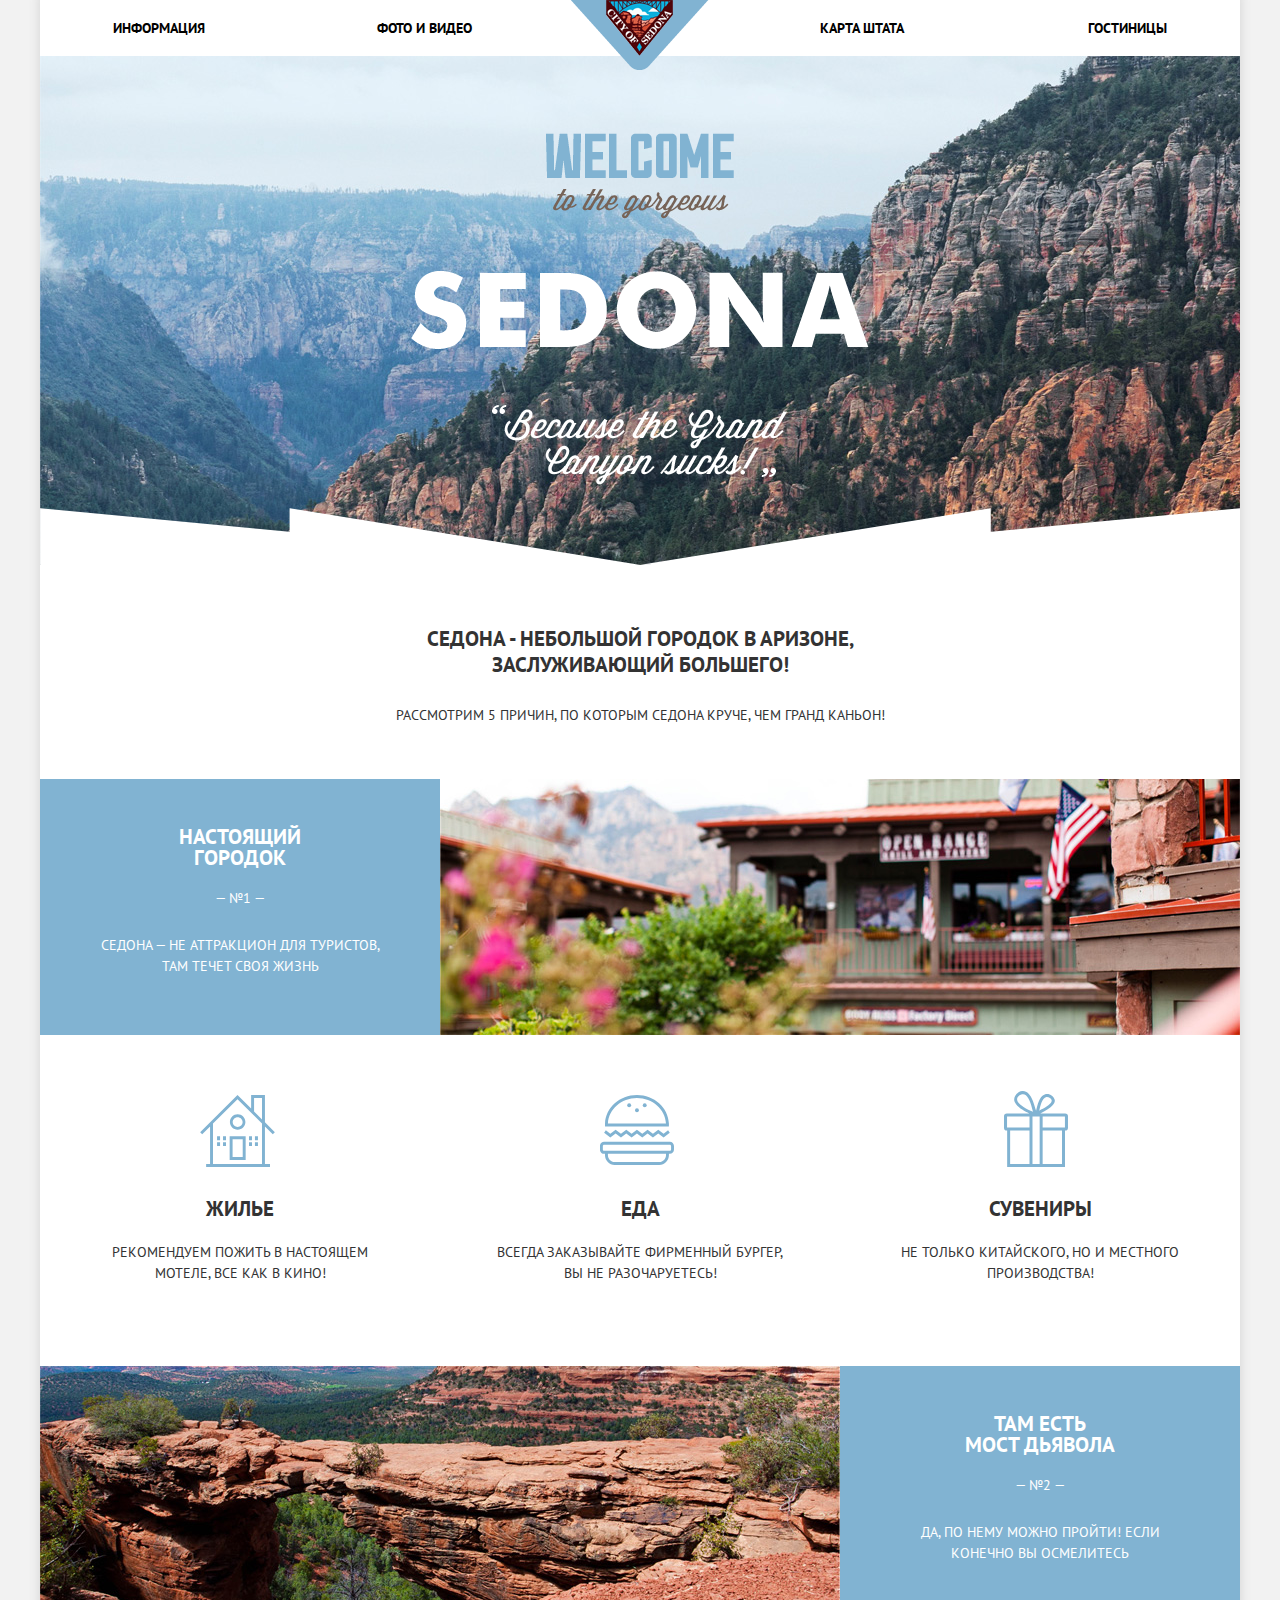
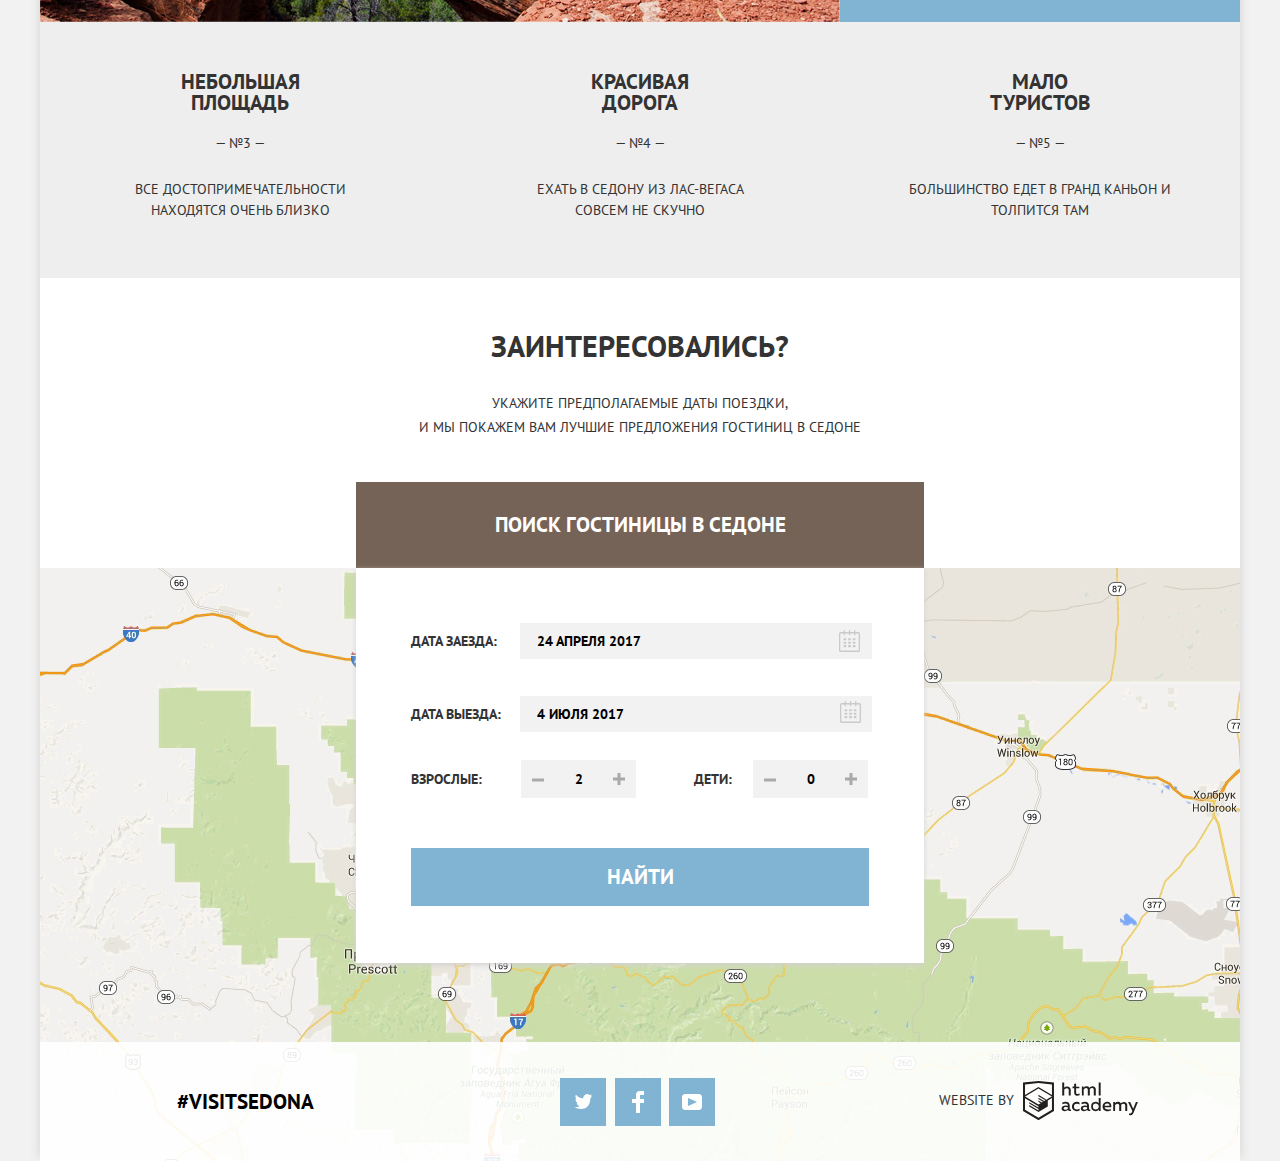
==== index.html @ 070da652 "добавил курсор,меню на ширину" ====
<!DOCTYPE html>
<html lang="ru">

  <head>
    <meta charset="utf-8">
    <title>HTML Academy: Седона</title>
    <link href="https://fonts.googleapis.com/css?family=PT+Sans:400,700&amp;subset=cyrillic" rel="stylesheet">
    <link href="css/normalize.css" rel="stylesheet">
    <link href="css/style.css" rel="stylesheet">
  </head>

  <body>
    <div class="main-wrapper">
      <header class="main-header">
        <nav class="main-navigation">
          <a class="main-header-logo">
            <span class="visually-hidden">Логотип города Седона</span>
            <img src="img/logo.png" width="138" height="70" alt="Логотип города Sedona">
          </a>
          <ul class="site-navigation">
            <li><a href="info.html">Информация</a></li>
            <li><a href="photo-video.html">Фото и видео</a></li>
            <li><a href="map-state.html">Карта штата</a></li>
            <li><a href="hotels.html">Гостиницы</a></li>
          </ul>
        </nav>
        <div class="promo">
          <img class="promo-title" src="img/promo-text.png" width="458" height="352" alt="welcome to the georgeous because the grand canyon sucks">
        </div>
      </header>
      <main class="main-content">
        <h1 class="visually-hidden">Город Sedona</h1>
        <header class="definition">
          <p class="definition-title">Седона - небольшой городок в аризоне, заслуживающий большего!</p>
          <p class="definition-reason">
          Рассмотрим 5 причин, по которым Седона круче, чем гранд каньон!</p>
        </header>
        <div class="reason">
          <div class="reason-wrapper">
            <b>Настоящий городок</b>
            <p class="reason-item">— №1 —</p>
            <p class="reason-item">Седона — не аттракцион для туристов, там течет своя жизнь</p>
          </div>
          <img src="img/first-reason-image.jpg" alt="Жилье в Седоне" width="800" height="256">
        </div>
        <div class="features">
          <ul class="features-list">
            <li class="features-item">
              <b class="housing">Жилье</b>
              <p>Рекомендуем пожить в настоящем мотеле, все как в кино!</p>
            </li>
            <li class="features-item">
              <b class="food">Еда</b>
              <p>Всегда заказывайте фирменный бургер, Вы не разочаруетесь!</p>
            </li>
            <li class="features-item">
              <b class="souvenirs">Сувениры</b>
              <p>Не только китайского, но и местного производства!</p>
            </li>
          </ul>
        </div>
        <div class="reason bridge">
          <div class="reason-wrapper">
            <b><span>Там есть</span> мост дьявола</b>
            <p class="reason-item">— №2 —</p>
            <p class="reason-item">Да, по нему можно пройти! Если конечно вы осмелитесь</p>
          </div>
          <img src="img/second-reason-image.jpg" alt="Горы Седоны" width="800" height="256">
        </div>
        <div class="short-reasons">
          <ul class="short-reasons-list">
            <li class="short-reasons-item">
              <b>Небольшая площадь</b>
              <p>— №3 —</p>
              <p>все достопримечательности находятся очень близко</p>
            </li>
            <li class="short-reasons-item">
              <b>Красивая дорога</b>
              <p>— №4 —</p>
              <p>ехать в седону из лас-вегаса совсем не скучно</p>
            </li>
            <li class="short-reasons-item">
              <b>Мало туристов</b>
              <p>— №5 —</p>
              <p>большинство едет в гранд каньон и толпится там</p>
            </li>
          </ul>
        </div>
        <section class="proposal">
          <div class="proposal-conditions">
            <h2>Заинтересовались?</h2>
            <p><span>Укажите предполагаемые даты поездки,</span>и мы покажем вам лучшие предложения гостиниц в седоне</p>
            <button class="proposal-button" type="button">Поиск гостиницы в Седоне</button>
          </div>
          <div class="trip">
            <form method="get" action="https://echo.htmlacademy.ru">
              <p class="check">
                <label class="trip-title" for="check-in">Дата заезда:</label>
                <button type="button" class="icon-calendar-in">
                  <span class="visually-hidden">выбрать дату</span>
                  <svg xmlns="http://www.w3.org/2000/svg" width="21" height="22" viewBox="0 0 21 22"><path d="M19.251 2.025h-2.845V.648c0-.381-.294-.689-.656-.689-.363 0-.656.308-.656.689v1.377h-3.938V.648c0-.381-.294-.689-.655-.689-.363 0-.657.308-.657.689v1.377H5.906V.648c0-.381-.294-.689-.656-.689-.363 0-.657.308-.657.689v1.377H1.75C.784 2.025 0 2.847 0 3.862v16.302C0 21.179.784 22 1.75 22h17.501c.966 0 1.749-.821 1.749-1.836V3.862c0-1.015-.783-1.837-1.749-1.837zm.437 18.139a.448.448 0 0 1-.437.459H1.75a.45.45 0 0 1-.438-.459V3.862a.45.45 0 0 1 .438-.459h2.844v1.378c0 .381.294.689.657.689.362 0 .656-.308.656-.689V3.403h3.938v1.378c0 .381.294.689.657.689.361 0 .655-.308.655-.689V3.403h3.938v1.378c0 .381.293.689.656.689.362 0 .656-.308.656-.689V3.403h2.845c.241 0 .437.206.437.459v16.302z"/><path d="M4.594 8.225h2.625v2.066H4.594zM4.594 11.668h2.625v2.067H4.594zM4.594 15.112h2.625v2.066H4.594zM9.188 15.112h2.625v2.066H9.188zM9.188 11.668h2.625v2.067H9.188zM9.188 8.225h2.625v2.066H9.188zM13.781 15.112h2.625v2.066h-2.625zM13.781 11.668h2.625v2.067h-2.625zM13.781 8.225h2.625v2.066h-2.625z"/>
                  </svg>
                </button>
                <input class="check-input" type="text" name="check-in" placeholder="24 апреля 2017" id="check-in">
              </p>
              <p class="check">
                <label class="trip-title" for="check-out">Дата выезда:</label>
                <button type="button" class="icon-calendar-out">
                  <span class="visually-hidden">выбрать дату</span>
                  <svg xmlns="http://www.w3.org/2000/svg" width="21" height="22" viewBox="0 0 21 22"><path d="M19.251 2.025h-2.845V.648c0-.381-.294-.689-.656-.689-.363 0-.656.308-.656.689v1.377h-3.938V.648c0-.381-.294-.689-.655-.689-.363 0-.657.308-.657.689v1.377H5.906V.648c0-.381-.294-.689-.656-.689-.363 0-.657.308-.657.689v1.377H1.75C.784 2.025 0 2.847 0 3.862v16.302C0 21.179.784 22 1.75 22h17.501c.966 0 1.749-.821 1.749-1.836V3.862c0-1.015-.783-1.837-1.749-1.837zm.437 18.139a.448.448 0 0 1-.437.459H1.75a.45.45 0 0 1-.438-.459V3.862a.45.45 0 0 1 .438-.459h2.844v1.378c0 .381.294.689.657.689.362 0 .656-.308.656-.689V3.403h3.938v1.378c0 .381.294.689.657.689.361 0 .655-.308.655-.689V3.403h3.938v1.378c0 .381.293.689.656.689.362 0 .656-.308.656-.689V3.403h2.845c.241 0 .437.206.437.459v16.302z"/><path d="M4.594 8.225h2.625v2.066H4.594zM4.594 11.668h2.625v2.067H4.594zM4.594 15.112h2.625v2.066H4.594zM9.188 15.112h2.625v2.066H9.188zM9.188 11.668h2.625v2.067H9.188zM9.188 8.225h2.625v2.066H9.188zM13.781 15.112h2.625v2.066h-2.625zM13.781 11.668h2.625v2.067h-2.625zM13.781 8.225h2.625v2.066h-2.625z"/>
                  </svg>
                </button>
                <input class="check-input" type="text" name="check-out" placeholder="4 июля 2017" id="check-out">
              </p>
              <div class="quantity-block">
                <p class="quantity">
                  <label class="trip-title" for="adult">Взрослые:</label>
                  <button type="button" class="trip-title-button minus">
                    <span class="visually-hidden">меньше</span>
                    <svg width="15" height="15">
                      <line x1="1" y1="10" x2="13" y2="10" stroke="#a9a9a9" stroke-width="3"/>
                    </svg>
                  </button>
                  <input class="quantity-input" type="text" name="adult" value="2" id="adult">
                  <button type="button" class="trip-title-button">
                    <span class="visually-hidden">больше</span>
                    <svg width="15" height="15">
                      <line x1="1" y1="9" x2="13" y2="9" stroke="#a9a9a9" stroke-width="3" />
                      <line x1="7" y1="3" x2="7" y2="15" stroke="#a9a9a9" stroke-width="3" />
                    </svg>
                  </button>
                </p>
                <p class="quantity children">
                  <label class="trip-title" for="children">Дети:</label>
                  <button type="button" class="trip-title-button minus">
                    <span class="visually-hidden">меньше</span>
                    <svg width="15" height="15">
                      <line x1="1" y1="10" x2="13" y2="10" stroke="#a9a9a9" stroke-width="3"/>
                    </svg>
                  </button>
                  <input class="quantity-input" type="text" id="children" value="0" name="children">
                  <button type="button" class="trip-title-button">
                    <span class="visually-hidden">больше</span>
                    <svg width="15" height="15">
                      <line x1="1" y1="9" x2="13" y2="9" stroke="#a9a9a9" stroke-width="3" />
                      <line x1="7" y1="3" x2="7" y2="15" stroke="#a9a9a9" stroke-width="3" />
                    </svg>
                  </button>
                </p>
              </div>
              <button type="submit" class="trip-find-button">Найти</button>
            </form>
          </div>
        </section>
      </main>
      <footer class="main-footer">
        <section class="map">
          <h2 class="visually-hidden">Как до нас добраться</h2>
          <div class="map-interactive">
            <iframe src="https://www.google.com/maps/embed?pb=!1m14!1m8!1m3!1d3352651.3641537316!2d-111.795138!3d34.854378!3m2!1i1024!2i768!4f13.1!3m3!1m2!1s0x872da132f942b00d%3A0x5548c523fa6c8efd!2z0KHQtdC00L7QvdCwLCDQkNGA0LjQt9C-0L3QsCA4NjMzNiwg0KHQqNCQ!5e0!3m2!1sru!2sru!4v1522266431979" width="1200" height="593" allowfullscreen>
            </iframe>
            <figure class="reason-image">
              <img src="img/map.jpg" alt="США, штат Аризона, город Седона" width="1200" height="593">
            </figure>
          </div>
        </section>
        <section class="main-footer-contacts">
          <a class="footer-heshteg" href="#">#visitsedona</a>
          <ul class="footer-social">
            <li>
              <a class="social-button twitter" href="#">
                <span class="visually-hidden">twitter</span>
                <svg xmlns="http://www.w3.org/2000/svg" xmlns:xlink="http://www.w3.org/1999/xlink" width="17" height="15" viewBox="0 0 17 15"><path fill="#FFF" d="M10.95.144c1.685-.496 2.984.27 3.577 1.179.673-.231 1.331-.481 2.011-.708a2.345 2.345 0 0 1-.857 1.768c.685.17 1.304-.491 1.304-.491-.169 1-1.006 1.788-1.563 2.024-.231 6.75-3.175 11.217-10.077 11.082h-.446c-.41 0-4.164-.46-4.898-1.887 2.271.196 3.893-.422 4.693-1.177-.96-.3-2.679-.477-2.979-2.95.349.106.564.228 1.19.119C1.705 8.247.374 7.53.448 5.33c.285.328 1.067.536 1.34.472C1.085 5.561-.182 2.442.894.85c1.818 1.854 3.735 3.606 7.152 3.773C8.254 2.33 9.183.793 10.95.144z"/>
                </svg>
              </a>
            </li>
            <li>
              <a class="social-button facebook" href="#">
                <span class="visually-hidden">facebook</span>
                <svg xmlns="http://www.w3.org/2000/svg" width="12" height="22" viewBox="0 0 12 22"><path fill="#FFF" d="M12 4V0H8a4 4 0 0 0-4 4v4H0v4h4v10h4V12h4V8H8V4h4z"/>
                </svg>
              </a>
            </li>
            <li>
              <a class="social-button youtube" href="#">
                <span class="visually-hidden">youtube</span>
                <svg xmlns="http://www.w3.org/2000/svg" xmlns:xlink="http://www.w3.org/1999/xlink" width="20" height="16" viewBox="0 0 20 16"><path fill="#FFF" d="M17 0H3C1.35 0 0 1.35 0 3v10c0 1.65 1.35 3 3 3h14c1.65 0 3-1.35 3-3V3c0-1.65-1.35-3-3-3zM6.027 11.998V4.002L15.014 8l-8.987 3.998z"/>
                </svg>
              </a>
            </li>
          </ul>
          <div class="footer-made">
            <b>website by</b>
            <a class="button" href="https://htmlacademy.ru/intensive/htmlcss">
              <svg id="Layer_1" data-name="Layer 1" xmlns="http://www.w3.org/2000/svg" viewBox="0 0 108.08 36.85">
                <title>HTML Academy</title>
                <path d="M44.61,26.88a2,2,0,0,0,.55-0.1v1.33a3.25,3.25,0,0,1-1.18.21,1.67,1.67,0,0,1-1.67-1,4.84,4.84,0,0,1-3.14,1.08c-1.51,0-2.91-.83-2.91-2.55,0-2.13,2-2.79,3.71-2.79a11.08,11.08,0,0,1,2.17.25v-0.3c0-1-.76-1.77-2.19-1.77a7.42,7.42,0,0,0-3,.64v-1.7a10.21,10.21,0,0,1,3.19-.55c2.36,0,3.81,1.12,3.81,3.65v3a0.54,0.54,0,0,0,.49.59h0.17Zm-6.44-1.13A1.35,1.35,0,0,0,39.63,27h0.11a3.39,3.39,0,0,0,2.41-1V24.58a9.72,9.72,0,0,0-1.81-.21c-1,0-2.16.33-2.16,1.38h0Zm12.36-6.11a5,5,0,0,1,2.57.64V22a4.08,4.08,0,0,0-2.3-.7,2.75,2.75,0,1,0,0,5.49,5,5,0,0,0,2.43-.64v1.71a6.27,6.27,0,0,1-2.76.57A4.21,4.21,0,0,1,46,24.51q0-.21,0-0.41a4.32,4.32,0,0,1,4.18-4.46h0.38Zm12.17,7.24a2,2,0,0,0,.55-0.1v1.33a3.25,3.25,0,0,1-1.18.21,1.67,1.67,0,0,1-1.67-1,4.84,4.84,0,0,1-3.14,1.08c-1.51,0-2.91-.83-2.91-2.55,0-2.13,2-2.79,3.71-2.79a11.08,11.08,0,0,1,2.17.25v-0.3c0-1-.76-1.77-2.19-1.77a7.42,7.42,0,0,0-3,.64v-1.7a10.21,10.21,0,0,1,3.19-.55c2.36,0,3.81,1.12,3.81,3.65v3a0.54,0.54,0,0,0,.49.59h0.17Zm-6.44-1.13A1.35,1.35,0,0,0,57.73,27h0.11a3.39,3.39,0,0,0,2.41-1V24.58a9.72,9.72,0,0,0-1.81-.21c-1.06,0-2.16.33-2.16,1.38h0ZM73,16V28.2H71.35V26.88a3.88,3.88,0,0,1-3.19,1.54,4.4,4.4,0,0,1,0-8.78,3.81,3.81,0,0,1,3,1.3V16H73Zm-4.53,5.22a2.76,2.76,0,1,0,0,5.52A2.86,2.86,0,0,0,71.15,25V23A2.91,2.91,0,0,0,68.49,21.27ZM79,19.64c3.31,0,4.46,2.68,3.92,5.09H76.7c0.21,1.5,1.67,2.11,3.19,2.11a6.11,6.11,0,0,0,2.64-.59v1.6a7.14,7.14,0,0,1-3,.57C77,28.42,74.78,27,74.78,24a4.18,4.18,0,0,1,4-4.39H79Zm0.09,1.54a2.28,2.28,0,0,0-2.44,2.1v0.06H81.3A2,2,0,0,0,79.13,21.18Zm5.73,7V19.87h1.65v1a3.81,3.81,0,0,1,2.78-1.27A2.86,2.86,0,0,1,91.89,21a4.12,4.12,0,0,1,2.91-1.33A3.06,3.06,0,0,1,98,23V28.2h-1.9V23.05a1.59,1.59,0,0,0-1.42-1.75H94.42a2.8,2.8,0,0,0-2.07,1.12V28.2h-1.9V23.05A1.59,1.59,0,0,0,89,21.31H88.8a3,3,0,0,0-2.21,1.29v5.63H84.86Zm21.31-8.33h1.9l-3.91,9.46c-0.9,2.17-2.09,2.86-3.35,2.86a4.76,4.76,0,0,1-1.1-.14V30.46a2.86,2.86,0,0,0,.85.12c0.9,0,1.58-.64,2.07-1.9l0.17-.42-4-8.4h2l2.86,6.29ZM38.73,1.46V6.22a3.81,3.81,0,0,1,2.7-1.14,3.25,3.25,0,0,1,3.44,3.4v5.15H43V8.72a1.81,1.81,0,0,0-1.61-2h-0.3a2.93,2.93,0,0,0-2.32,1.39v5.52h-1.9V1.46h1.9ZM49.94,2.31v3h3V6.91h-3v3.81c0,1.1.5,1.46,1.58,1.46a4.49,4.49,0,0,0,1.69-.33v1.6A6.8,6.8,0,0,1,51,13.8a2.55,2.55,0,0,1-2.86-2.74V6.89H46.58V5.26h1.5V2.74Zm5.4,11.31V5.28H57v1A3.81,3.81,0,0,1,59.77,5a2.86,2.86,0,0,1,2.6,1.33A4.12,4.12,0,0,1,65.28,5,3.06,3.06,0,0,1,68.44,8.4v5.21h-1.9V8.46a1.59,1.59,0,0,0-1.42-1.75H64.89a2.8,2.8,0,0,0-2.07,1.12v5.78h-1.9V8.46A1.59,1.59,0,0,0,59.5,6.71H59.27A3,3,0,0,0,57.06,8v5.63H55.34ZM71.17,1.45H73V13.6H71.17V1.45ZM14.71,0H14.55L0,1.54V28.21l14.55,8.66,14.55-8.66V1.54Zm12.5,27.1L14.55,34.64,1.9,27.12V16.18l12.59,7.5V25L5.86,19.9v1.31l8.68,5.21v1.39L5.87,22.65V24l8.68,5.21,8.75-5.24V18.31L27.2,16V27.12Zm0-12.53-3.48,2-1.6,1L14.51,13v1.31L21,18.23H21l-0.14.09-1,.54-5.37-3.2V17l4.24,2.52-1,.67-3.2-1.9v1.31l2.1,1.24L14.5,22.1,2,14.65,14.51,7.11Zm0-1.32L14.49,5.76,1.91,13.25v-10L14.56,1.92,27.21,3.25v10h0Z" transform="translate(0 -0.02)" fill="#231f20"/>
              </svg>
            </a>
          </div>
        </section>
      </footer>
    </div>
  </body>

</html>
---- css/style.css ----
body {
  margin: 0;
  padding: 0;

  font-size: 14px;
  line-height: 21px;
  font-family: "PT Sans", Arial, sans-serif;
  color: #333333;
  text-transform: uppercase;

  background-color: #f2f2f2;
}

a {
  text-decoration: none;
}

img {
  display: block;
  max-width: 100%;
  height: auto;
}

.main-wrapper {
  width: 1200px;
  margin: 0 auto;

  background-color: #ffffff;
  box-shadow: 0 -5px 9px 2px #dbdbdb;
}

.visually-hidden {
  position: absolute;

  width: 1px;
  height: 1px;
  margin: -1px;
  padding: 0;
  overflow: hidden;

  white-space: nowrap;

  border: 0;

  clip: rect(0 0 0 0);
  clip-path: inset(100%);
}

.main-navigation {
  position: relative;

  font-weight: bold;
  font-size: 14px;
  line-height: 26px;
  color: #ffffff;

  background-color: #ffffff;
}

.site-navigation {
  list-style: none;
}

.site-navigation a {
  color: #000000;
}

.site-navigation a:hover,
.site-navigation a:focus {
  color: #81b3d2;
}

.site-navigation a:active {
  color: #cacaca;
}

.site-navigation .link-active {
  color: #766357;
}

.definition {
  text-align: center;
}

.definition-title {
  font-weight: bold;
  font-size: 21px;
  line-height: 26px;
}

.definition-reason {
  line-height: 26px;
}

.reason-wrapper {
  width: 400px;
  min-height: 256px;

  text-align: center;
  color: #ffffff;

  background-color: #81b3d2;
}

.reason-wrapper b {
  display: block;
  padding: 47px 93px 0;

  font-size: 21px;
  line-height: 21px;
}

.reason-wrapper .reason-item {
  padding: 6px 48px;
}

.features-list {
  padding: 0;

  list-style: none;
}

.features-item {
  vertical-align: top;
  text-align: center;
}

.features-item b {
  display: block;
  margin-top: 163px;

  font-weight: bold;
  font-size: 21px;
  line-height: 21px;
}

.features-item p {
  padding: 9px 55px 0;
}

.short-reasons {
  margin-bottom: 50px;

  text-align: center;

  background-color: #eeeeee;
}

.short-reasons-item b {
  display: block;
  margin-top: 49px;
  padding: 0 122px;

  font-size: 21px;
  line-height: 21px;
}

.short-reasons-item p {
  margin-top: 15px;
  padding: 5px 69px;
}

.short-reasons-list {
  list-style: none;
}

.proposal {
  position: relative;

  margin: 0 auto;
}

.proposal-conditions h2,
.proposal-conditions p {
  padding: 0 175px;

  text-align: center;
}

.proposal h2 {
  margin-bottom: 27px;

  font-size: 30px;
  line-height: 36px;
}

.proposal span {
  display: block;
  padding: 0 252px;
}

.proposal p {
  line-height: 24px;
}

.proposal-button {
  display: block;
  width: 568px;
  height: 86px;
  margin: 43px auto 0;

  font-weight: bold;
  font-size: 21px;
  line-height: 26px;
  text-align: center;
  color: #ffffff;
  text-transform: uppercase;

  background-color: #766357;
  border: none;
}

.proposal-button:hover,
.proposal-button:focus {
  background-color: #604e43;
}

.proposal-button:active {
  color: #857871;

  background-color: #503e33;
}

.trip {
  position: absolute;
  right: 0;
  left: 0;
  z-index: 1;

  display: flex;
  justify-content: center;
  box-sizing: border-box;
  width: 568px;
  height: 395px;
  margin: 0 auto;
  padding: 41px 53px 62px 63px;

  font-weight: bold;
  line-height: 26px;

  background: #ffffff;
  box-shadow: 0 2px 5px 0 #d4d2d2;
}

.check-input {
  box-sizing: border-box;
  width: 352px;
  margin-bottom: 23px;
  padding: 4px 40px 4px 15px;

  font: inherit;
  text-transform: uppercase;

  background-color: #f2f2f2;
  border: 2px solid #f2f2f2;
}

.check-input::-webkit-input-placeholder {
  color: #000000;
}
.check-input::-moz-placeholder {
  color: #000000;
}
.check-input:-ms-input-placeholder {
  color: #000000;
}
.check-input:-moz-placeholder {
  color: #000000;
}

.check-input:hover {
  background-color: #ebebeb;
}

.check-input:focus {
  background-color: #ffffff;
}

.quantity-input {
  width: 25px;
  padding: 5px 9px;

  font: inherit;
  text-align: center;
  text-transform: uppercase;

  background-color: #f2f2f2;
  border: 2px solid #f2f2f2;
}

.trip-find-button {
  width: 458px;
  height: 58px;
  margin-top: 36px;

  font-weight: bold;
  font-size: 21px;
  line-height: 26px;
  text-align: center;
  color: #ffffff;
  text-transform: uppercase;

  background-color: #81b3d2;
  border: none;
}

.trip-find-button:hover,
.trip-find-button:focus {
  background-color: #669ec0;
  cursor: pointer;
}

.trip-find-button:focus {
  color: #88b6d1;

  background-color: #5496bd;
}

.footer-heshteg {
  font-weight: bold;
  font-size: 21px;
  line-height: 26px;
  color: #000000;
}

.filters {
  color: #ffffff;

  background-image: url(../img/filter_background.jpg);
}

.filters legend {
  font-weight: bold;
  font-size: 16px;
  color: #ffffff;
}

.filter-infrastructure,
.filter-housing {
  list-style: none;
}

.day-price {
  box-sizing: border-box;
  padding: 5px 0;

  text-align: center;

  border: 2px solid #ffffff;
  border-radius: 3px;
}

.filters-button-show {
  width: 133px;
  height: 32px;

  text-align: center;
  text-transform: uppercase;

  border: none;
  border: 2px solid #ffffff;
}

.filters-button-show:hover,
.filters-button-show:focus {
  background-color: #ffffff;
}

.sorting-results {
  margin-right: 46px;

  font-weight: bold;
  font-size: 21px;
  line-height: 26px;
}

.sorting-list {
  list-style: none;
}

.sorting-link {
  font-size: 12px;
  line-height: 18px;
  color: #b2b2b2;
}

.sorting-link.active {
  color: #81b3d2;

  border-bottom: none;
}

.sorting-head {
  font-size: 12px;
  line-height: 18px;
  color: #000000;
}

.sorting-link {
  border-bottom: 1px dashed #81b3d2;
}

.sorting-link:hover,
.sorting-link:focus {
  color: #81b3d2;
}

.sorting-link:active {
  color: #000000;

  border: none;
}

.hotels-list {
  list-style: none;
}

.hotels-title {
  font-weight: bold;
  color: #000000;
}

.hotels-title h3 {
  margin-bottom: 0;

  font-size: 21px;
  line-height: 26px;
}

.hotels-title:hover,
.hotels-title:focus {
  color: #81b3d2;
}

.hotels-title:active {
  color: #cacaca;
}

.hotels-item-motel-price {
  display: flex;
  justify-content: space-between;
  width: 180px;
  margin: 0;

  color: #333333;
}

.hotels-item-buttons {
  margin-top: 20px;
}

.btn-further {
  padding: 5px 16px;

  font-weight: bold;
  color: #ffffff;

  background-color: #81b3d2;
}

.btn-further:hover,
.btn-further:focus {
  background-color: #669ec0;
}

.btn-further:active {
  color: #88b6d1;

  background-color: #5496bd;
}

.btn-reserve {
  padding: 5px 16px;

  font-weight: bold;
  color: #ffffff;

  background-color: #766357;
}

.btn-reserve:hover,
.btn-reserve:focus {
  background-color: #604e43;
}

.btn-reserve:active {
  color: #857871;

  background-color: #503e33;
}

.rating-numbers {
  width: 110px;

  line-height: 27px;
  text-align: center;
  color: #666666;

  background-color: #f2f2f2;
}

.footer-social {
  list-style: none;
}

html,
body {
  min-width: 1200px;
}
.main-header {
  width: 1200px;
  margin: 0 auto;
}

.main-header-logo {
  position: absolute;
  right: 0;
  left: 0;
  z-index: 1;

  width: 138px;
  margin: 0 auto;
}
.site-navigation {
  display: flex;
  align-items: center;
  box-sizing: border-box;
  width: 1200px;
  min-height: 56px;
  margin: 0;
  padding: 0 73px;

  list-style: none;
}

.site-navigation li {
  width: 264px;
}

.site-navigation li:nth-child(1),
.site-navigation li:nth-child(2) {
  text-align: left;
}

.site-navigation li:nth-child(3),
.site-navigation li:nth-child(4) {
  text-align: right;
}

.site-navigation a {
  display: block;
}

.promo {
  position: relative;

  height: 432px;
  margin-bottom: 30px;
  padding-top: 77px;

  background: #d9eaf2 url(../img/promo.jpg) no-repeat;
  background-position: 0 -56px;
}

.promo img {
  display: block;
  width: 458px;
  height: 352px;
  margin: 0 auto;
}

.promo::after {
  content: "";
  position: absolute;
  bottom: 0;
  left: 0;

  display: block;
  width: 100%;
  height: 57px;

  background: url(../img/zigzag.png) no-repeat;
  background-position: 0 0;
  background-size: 100% 57px;
}

.definition {
  display: flex;
  flex-wrap: wrap;
  justify-content: center;
  margin-bottom: 37px;

  text-align: center;
}

.definition-title {
  width: 576px;
  margin-bottom: 0;
  padding: 10px;
}

.definition-reason {
  width: 800px;
}

.main-content {
  width: 1200px;
  margin: 0 auto;
}

.reason {
  display: flex;
  width: 1200px;
  min-height: 256px;
  margin: 0;
  padding: 0;
}

.reason.bridge {
  flex-direction: row-reverse;
}

.reason-wrapper {
  min-height: 256px;
  margin: 0;
}

.reason-wrapper span {
  display: block;
}

.reason-image {
  margin: 0;
}

.features-list {
  display: flex;
  min-height: 331px;
  margin: 0;
  padding: 0;

  list-style: none;
}

.features-item {
  width: 400px;
  min-height: 331px;
}
.features-item {
  position: relative;
}

.features-item .housing::before {
  content: "";
  position: absolute;
  top: 18%;
  left: 40%;

  width: 75px;
  height: 72px;

  background-image: url("../img/housing.svg");
  background-repeat: no-repeat;
  background-position: 0 0;
}

.features-item .food::before {
  content: "";
  position: absolute;
  top: 18%;
  left: 40%;

  width: 74px;
  height: 70px;

  background-image: url("../img/food.svg");
  background-repeat: no-repeat;
  background-position: 0 0;
}

.features-item .souvenirs::before {
  content: "";
  position: absolute;
  top: 17%;
  left: 41%;

  width: 64px;
  height: 76px;

  background-image: url("../img/souvenirs.svg");
  background-repeat: no-repeat;
  background-position: 0 0;
}

.short-reasons-list {
  display: flex;
  min-height: 256px;
  margin: 0;
  padding: 0;

  list-style: none;
}

.short-reasons-item {
  width: 400px;
  min-height: 256px;
}

.trip-title {
  display: inline-block;
  width: 100px;
  margin-right: 5px;
}

.quantity {
  display: inline-flex;
  align-items: center;
  margin-top: 5px;
}

.check {
  margin-bottom: 0;
}

.quantity-block {
  display: flex;
  width: 468px;
}

.quantity.children {
  text-align: center;
}

label[for="children"] {
  width: 60px;
  margin-left: 47px;
}

.trip-title-button {
  width: 34px;
  height: 38px;

  font-weight: 400;
  font-size: 14px;
  vertical-align: bottom;
  text-align: center;
  color: #a9a9a9;

  background: #f2f2f2;
  border: none;
  outline: none;
  cursor: pointer;
}

.trip-title-button:hover svg line,
.trip-title-button:focus svg line {
  stroke: #000000;
}

.trip-title-button:active svg line {
  stroke: #81b3d2;
}

.trip-title-button::before,
.trip-title-button::after {
  width: 0;
  margin: 0;
  padding: 0;

  font-size: 0;
}

.trip-title-button.minus {
  margin-left: 5px;
}

.main-footer {
  position: relative;

  width: 1200px;
  margin: 0 auto;
}

.map-interactive iframe {
  position: absolute;

  border: none;
}

.main-footer-contacts {
  display: flex;
  align-items: center;
  box-sizing: border-box;
  width: 1200px;
  min-height: 119px;
  margin: 0 auto;
  padding: 0 64px;

  background-color: rgba(255, 255, 255, 0.9);
}

.main-footer .main-footer-contacts {
  position: absolute;
  bottom: 0;
}

.footer-heshteg {
  width: 203px;
  margin-left: 73px;
}

.footer-social {
  display: flex;
  flex-wrap: wrap;
  justify-content: space-between;
  width: 400px;
  width: 155px;
  margin-left: 180px;
  padding-left: 0;

  list-style: none;
}

.footer-made {
  display: inline-block;
  margin-left: 224px;
}

.social-button {
  display: flex;
  justify-content: center;
  align-items: center;
  width: 46px;
  height: 48px;

  font-size: 0;

  background-color: #81b3d2;
}

.social-button:hover,
.social-button:focus {
  background-color: #669ec0;
}

.social-button:active,
.social-button:active path {
  background-color: #5496bd;

  fill: #88b6d1;
}

.footer-made {
  display: inline-block;
}

.footer-made b {
  margin-right: 5px;

  font-weight: normal;
  font-size: 14px;
  line-height: 26px;
}

.footer-made a {
  display: block;

  font-size: 0;
}

.footer-made .button {
  display: inline-block;
  width: 115px;
  height: 41px;

  vertical-align: middle;
}

.footer-made:hover path,
.footer-made:focus path {
  fill: #81b3d2;
}

.footer-made:active path {
  fill: #bdbbbc;
}

.filters {
  display: flex;
  flex-direction: column;
  min-height: 218px;
}

.filter {
  display: flex;
  margin-top: 26px;
}

.filter-infrastructure,
.filter-housing {
  margin-top: 11px;
  padding: 0;
}

.caption {
  border: none;
}

.filter-checkbox {
  padding: 10px 0;
}

.filter-wrap {
  width: 240px;
  min-height: 172px;
  margin-left: 62px;
}

.filter-wrap-housing {
  width: 240px;
  min-height: 172px;
  margin-left: 14px;
}

.filter-range {
  width: 315px;
  margin-right: 72px;
  margin-left: auto;

  color: #ffffff;
  text-transform: uppercase;
}

.filter-range-title {
  margin-bottom: 9px;
  margin-left: 2px;

  font-weight: 600;
  font-size: 16px;
  line-height: 21px;
}

.price-controls {
  position: relative;

  height: 36px;
  margin-bottom: 20px;

  font-size: 0;

  border: 2px solid #ffffff;
  border-radius: 2px;
}

.price-controls::after {
  content: "";
  position: absolute;
  top: 50%;
  left: 50%;

  width: 2px;
  height: 22px;

  background: #ffffff;
  transform: translate(-50%, -50%);
}

.price-controls label {
  display: inline-block;

  font-size: 14px;
  line-height: 38px;

  cursor: pointer;
}

.price-controls .min-price,
.price-controls .max-price {
  width: 79px;
  padding-left: 65px;
}

.price-controls input {
  width: 50px;
  margin: 0;

  font: inherit;
  color: inherit;

  background: none;
  border: none;
}

.range-controls {
  position: relative;

  margin-bottom: 32px;
}

.range-controls .scale {
  height: 2px;

  background: rgba(255, 255, 255, 0.3);
}

.range-controls .bar {
  width: 80%;
  height: 2px;

  background: #ffffff;
}

.range-toggle {
  position: absolute;
  top: -9px;

  width: 4px;
  height: 4px;

  background: #ababab;
  border: 8px solid #ffffff;
  border-radius: 50%;
  box-shadow: 0 2px 1px 0 rgba(0, 1, 1, 0.2);
  cursor: pointer;
}

.range-toggle:hover {
  background: #1c4f80;
}

.range-toggle-min {
  left: 0;
}

.range-toggle-max {
  left: 80%;
}

.btn-transparent {
  display: block;
  margin: 0 auto;
  padding: 6px 35px;

  font-size: 14px;
  line-height: 20px;
  color: #ffffff;
  text-transform: uppercase;

  background: transparent;
  border: 2px solid #ffffff;
  border-radius: 2px;
  cursor: pointer;
}

.btn-transparent:hover {
  color: #000000;

  background: #ffffff;
}

.sorting {
  display: flex;
  align-items: center;
  margin-bottom: 21px;
  padding: 8px 73px;

  border-bottom: 1px solid #e5e5e5;
}

.sorting-list {
  display: inline-flex;
}

.sorting-list li {
  margin-right: 36px;
}

.sorting-arrows {
  margin-left: auto;
}

.sorting-arrow-up:hover path,
.sorting-arrow-up:focus path,
.sorting-arrow-down:hover path,
.sorting-arrow-down:focus path {
  fill: #231f20;
}

.sorting-arrow-up:active path,
.sorting-arrow-down:active path {
  fill: #81b3d2;
}

.sorting-arrow-down.active path {
  fill: #81b3d2;
}

.hotels-item {
  display: flex;
  padding-top: 0;
  padding-right: 70px;
  padding-bottom: 10px;
  padding-left: 74px;

  border-bottom: 1px solid #e5e5e5;
}

.hotels-item:nth-child(2) {
  padding-top: 23px;
}

.hotels-item:nth-child(3) {
  padding-top: 21px;
}

.hotel-rating {
  margin-left: auto;
}

.hotels-wrap {
  margin-top: -13px;
}

.hotels-item img {
  margin-right: 30px;
}

.hotels-list {
  margin: 0;
  padding: 0;
}

.rating-stars {
  display: flex;
  justify-content: flex-end;
  margin-top: 10px;
  margin-bottom: 50px;
}

.rating-stars .icon-star {
  display: block;
  width: 18px;
  height: 17px;
  padding: 0 2px;

  background-image: url("../img/star.svg");
  background-repeat: no-repeat;
  background-position: 0 0;
}

.icon-calendar-in {
  position: absolute;
  top: 62px;
  right: 64px;

  margin: 0;
  padding: 0;

  color: inherit;
  text-decoration: none;
  text-shadow: none;

  background-color: rgba(0, 0, 0, 0);
  border: none;
  box-shadow: none;

  fill: #cacaca;
}

.icon-calendar-in:hover path,
.icon-calendar-in:focus path {
  cursor: pointer;

  fill: #000000;
}

.icon-calendar-in:active path {
  fill: #81b3d2;
}

.icon-calendar-out {
  position: absolute;
  top: 133px;
  right: 63px;

  margin: 0;
  padding: 0;

  color: inherit;
  text-decoration: none;
  text-shadow: none;

  background-color: rgba(0, 0, 0, 0);
  border: none;
  box-shadow: none;

  fill: #cacaca;
}

.icon-calendar-out:hover path,
.icon-calendar-out:focus path {
  cursor: pointer;

  fill: #000000;
}

.icon-calendar-out:active path {
  fill: #81b3d2;
}

input[type="checkbox"] {
  display: none;
}

input[type="checkbox"] + label {
  vertical-align: middle;
  color: #ffffff;

  -webkit-user-select: none;
     -moz-user-select: none;
      -ms-user-select: none;
          user-select: none;
}

input[type="checkbox"] + label:before {
  content: "";

  display: inline-block;
  width: 27px;
  height: 23px;
  margin-right: 10px;

  vertical-align: middle;

  background-image: url("../img/checkbox-off.svg");
  background-repeat: no-repeat;
  background-position: 0 0;
}

input[type="checkbox"]:checked + label:before {
  background-image: url("../img/checkbox-on.svg");
  background-repeat: no-repeat;
  background-position: 0 0;
}
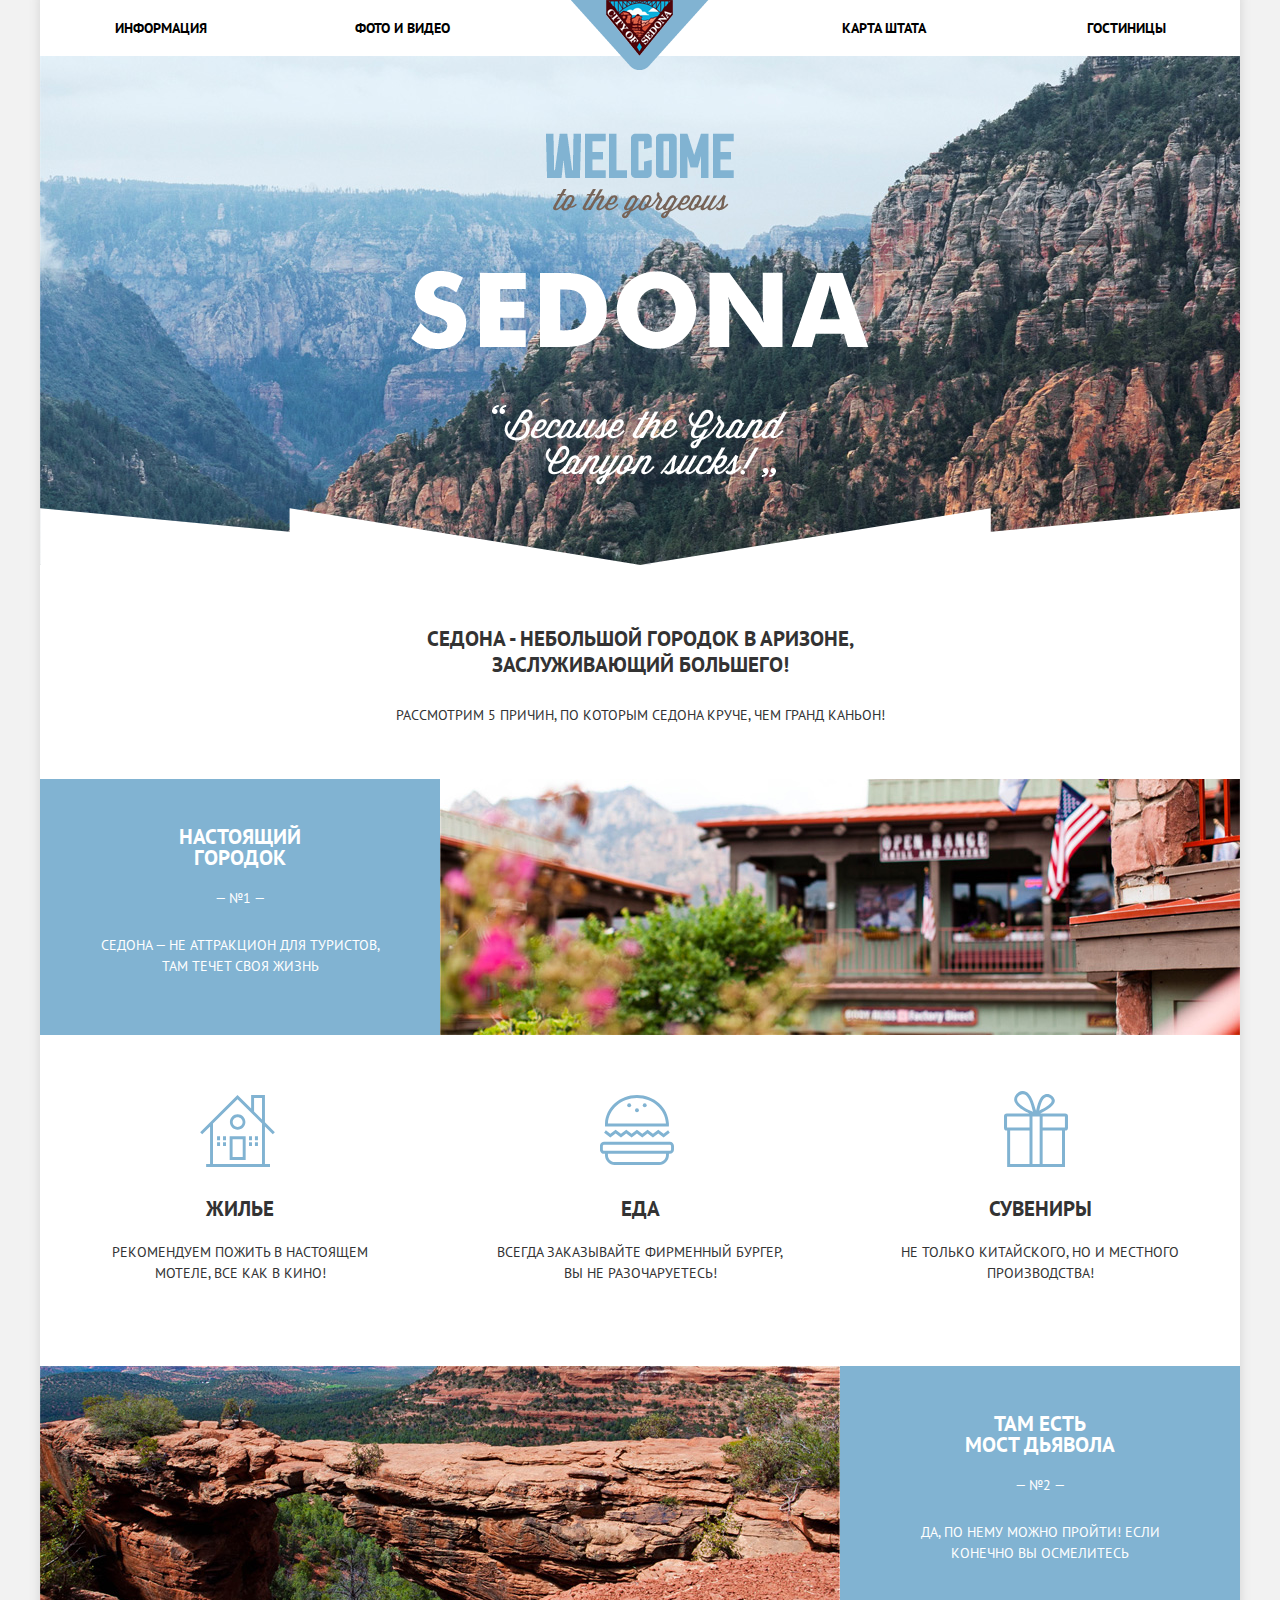
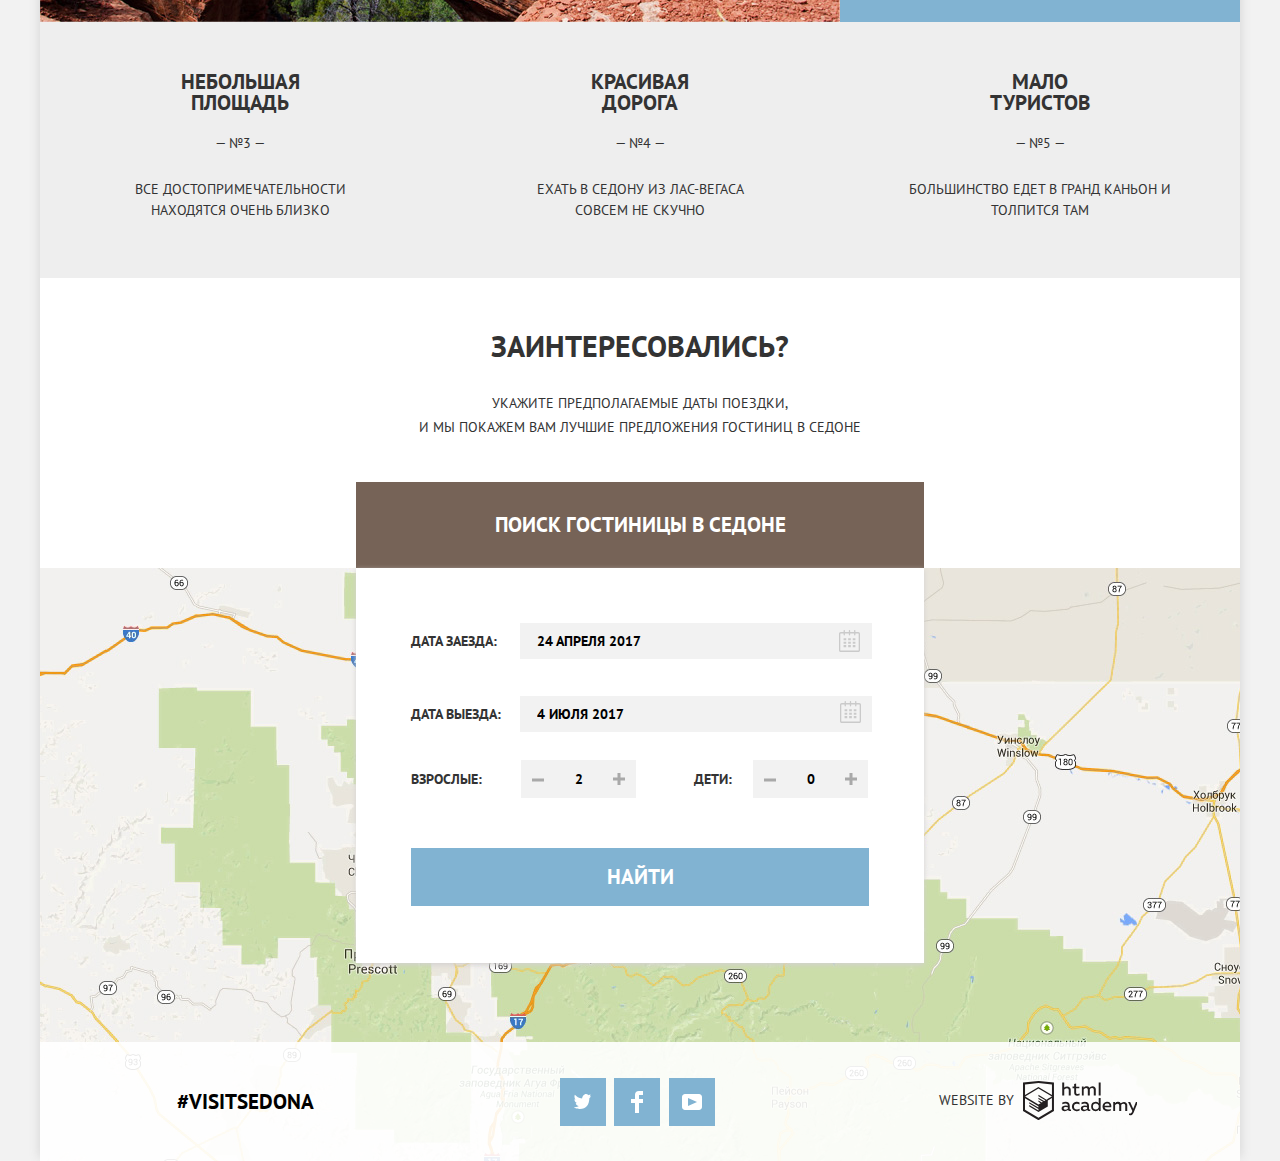
==== commit cceed91e: "отцентровал футер,шапку" ====
--- a/index.html
+++ b/index.html
@@ -118,15 +118,15 @@
                   <button type="button" class="trip-title-button minus">
                     <span class="visually-hidden">меньше</span>
                     <svg width="15" height="15">
-                      <line x1="1" y1="10" x2="13" y2="10" stroke="#a9a9a9" stroke-width="3"/>
+                      <line x1="1" y1="10" x2="13" y2="10" stroke-width="3"/>
                     </svg>
                   </button>
                   <input class="quantity-input" type="text" name="adult" value="2" id="adult">
                   <button type="button" class="trip-title-button">
                     <span class="visually-hidden">больше</span>
                     <svg width="15" height="15">
-                      <line x1="1" y1="9" x2="13" y2="9" stroke="#a9a9a9" stroke-width="3" />
-                      <line x1="7" y1="3" x2="7" y2="15" stroke="#a9a9a9" stroke-width="3" />
+                      <line x1="1" y1="9" x2="13" y2="9" stroke-width="3" />
+                      <line x1="7" y1="3" x2="7" y2="15" stroke-width="3" />
                     </svg>
                   </button>
                 </p>
@@ -135,15 +135,15 @@
                   <button type="button" class="trip-title-button minus">
                     <span class="visually-hidden">меньше</span>
                     <svg width="15" height="15">
-                      <line x1="1" y1="10" x2="13" y2="10" stroke="#a9a9a9" stroke-width="3"/>
+                      <line x1="1" y1="10" x2="13" y2="10" stroke-width="3"/>
                     </svg>
                   </button>
                   <input class="quantity-input" type="text" id="children" value="0" name="children">
                   <button type="button" class="trip-title-button">
                     <span class="visually-hidden">больше</span>
                     <svg width="15" height="15">
-                      <line x1="1" y1="9" x2="13" y2="9" stroke="#a9a9a9" stroke-width="3" />
-                      <line x1="7" y1="3" x2="7" y2="15" stroke="#a9a9a9" stroke-width="3" />
+                      <line x1="1" y1="9" x2="13" y2="9" stroke-width="3" />
+                      <line x1="7" y1="3" x2="7" y2="15" stroke-width="3" />
                     </svg>
                   </button>
                 </p>
--- a/css/style.css
+++ b/css/style.css
@@ -57,10 +57,6 @@
   background-color: #ffffff;
 }
 
-.site-navigation {
-  list-style: none;
-}
-
 .site-navigation a {
   color: #000000;
 }
@@ -68,6 +64,8 @@
 .site-navigation a:hover,
 .site-navigation a:focus {
   color: #81b3d2;
+
+  outline: none;
 }
 
 .site-navigation a:active {
@@ -184,7 +182,7 @@
   line-height: 36px;
 }
 
-.proposal span {
+.proposal span:not(.visually-hidden) {
   display: block;
   padding: 0 252px;
 }
@@ -213,6 +211,7 @@
 .proposal-button:hover,
 .proposal-button:focus {
   background-color: #604e43;
+  outline: none;
 }
 
 .proposal-button:active {
@@ -258,12 +257,15 @@
 .check-input::-webkit-input-placeholder {
   color: #000000;
 }
+
 .check-input::-moz-placeholder {
   color: #000000;
 }
+
 .check-input:-ms-input-placeholder {
   color: #000000;
 }
+
 .check-input:-moz-placeholder {
   color: #000000;
 }
@@ -274,6 +276,7 @@
 
 .check-input:focus {
   background-color: #ffffff;
+  outline: none;
 }
 
 .quantity-input {
@@ -307,6 +310,7 @@
 .trip-find-button:hover,
 .trip-find-button:focus {
   background-color: #669ec0;
+  outline: none;
   cursor: pointer;
 }
 
@@ -314,9 +318,13 @@
   color: #88b6d1;
 
   background-color: #5496bd;
+  outline: none;
 }
 
 .footer-heshteg {
+  width: 203px;
+  margin-left: 34px;
+
   font-weight: bold;
   font-size: 21px;
   line-height: 26px;
@@ -324,9 +332,15 @@
 }
 
 .filters {
+  display: flex;
+  flex-direction: column;
+  min-height: 218px;
+
   color: #ffffff;
 
   background-image: url(../img/filter_background.jpg);
+  background-position: 0 -72px;
+  background-size: cover;
 }
 
 .filters legend {
@@ -364,6 +378,7 @@
 .filters-button-show:hover,
 .filters-button-show:focus {
   background-color: #ffffff;
+  outline: none;
 }
 
 .sorting-results {
@@ -403,6 +418,8 @@
 .sorting-link:hover,
 .sorting-link:focus {
   color: #81b3d2;
+
+  outline: none;
 }
 
 .sorting-link:active {
@@ -430,6 +447,8 @@
 .hotels-title:hover,
 .hotels-title:focus {
   color: #81b3d2;
+
+  outline: none;
 }
 
 .hotels-title:active {
@@ -461,6 +480,7 @@
 .btn-further:hover,
 .btn-further:focus {
   background-color: #669ec0;
+  outline: none;
 }
 
 .btn-further:active {
@@ -481,6 +501,7 @@
 .btn-reserve:hover,
 .btn-reserve:focus {
   background-color: #604e43;
+  outline: none;
 }
 
 .btn-reserve:active {
@@ -507,6 +528,7 @@
 body {
   min-width: 1200px;
 }
+
 .main-header {
   width: 1200px;
   margin: 0 auto;
@@ -523,18 +545,20 @@
 }
 .site-navigation {
   display: flex;
+  justify-content: center;
   align-items: center;
   box-sizing: border-box;
   width: 1200px;
   min-height: 56px;
   margin: 0;
-  padding: 0 73px;
+  padding: 0 72px;
 
   list-style: none;
+  list-style: none;
 }
 
 .site-navigation li {
-  width: 264px;
+  width: 240px;
 }
 
 .site-navigation li:nth-child(1),
@@ -547,8 +571,8 @@
   text-align: right;
 }
 
-.site-navigation a {
-  display: block;
+.site-navigation li:nth-child(2) {
+  margin-right: 91px;
 }
 
 .promo {
@@ -646,6 +670,7 @@
   width: 400px;
   min-height: 331px;
 }
+
 .features-item {
   position: relative;
 }
@@ -752,12 +777,18 @@
   cursor: pointer;
 }
 
-.trip-title-button:hover svg line,
-.trip-title-button:focus svg line {
+.trip-title-button {
+  stroke: #a9a9a9;
+}
+
+.trip-title-button:hover svg,
+.trip-title-button:focus svg {
+  outline: none;
+
   stroke: #000000;
 }
 
-.trip-title-button:active svg line {
+.trip-title-button:active svg {
   stroke: #81b3d2;
 }
 
@@ -789,6 +820,7 @@
 
 .main-footer-contacts {
   display: flex;
+  justify-content: center;
   align-items: center;
   box-sizing: border-box;
   width: 1200px;
@@ -804,11 +836,6 @@
   bottom: 0;
 }
 
-.footer-heshteg {
-  width: 203px;
-  margin-left: 73px;
-}
-
 .footer-social {
   display: flex;
   flex-wrap: wrap;
@@ -841,6 +868,7 @@
 .social-button:hover,
 .social-button:focus {
   background-color: #669ec0;
+  outline: none;
 }
 
 .social-button:active,
@@ -878,17 +906,13 @@
 
 .footer-made:hover path,
 .footer-made:focus path {
+  outline: none;
+
   fill: #81b3d2;
 }
 
 .footer-made:active path {
   fill: #bdbbbc;
-}
-
-.filters {
-  display: flex;
-  flex-direction: column;
-  min-height: 218px;
 }
 
 .filter {
@@ -1038,11 +1062,14 @@
 
 .btn-transparent {
   display: block;
+  box-sizing: border-box;
+  width: 138px;
   margin: 0 auto;
   padding: 6px 35px;
 
   font-size: 14px;
   line-height: 20px;
+  text-align: center;
   color: #ffffff;
   text-transform: uppercase;
 
@@ -1083,6 +1110,8 @@
 .sorting-arrow-up:focus path,
 .sorting-arrow-down:hover path,
 .sorting-arrow-down:focus path {
+  outline: none;
+
   fill: #231f20;
 }
 
@@ -1169,6 +1198,7 @@
 
 .icon-calendar-in:hover path,
 .icon-calendar-in:focus path {
+  outline: none;
   cursor: pointer;
 
   fill: #000000;
@@ -1199,6 +1229,7 @@
 
 .icon-calendar-out:hover path,
 .icon-calendar-out:focus path {
+  outline: none;
   cursor: pointer;
 
   fill: #000000;
@@ -1235,6 +1266,7 @@
   background-image: url("../img/checkbox-off.svg");
   background-repeat: no-repeat;
   background-position: 0 0;
+  cursor: pointer;
 }
 
 input[type="checkbox"]:checked + label:before {
@@ -1242,3 +1274,15 @@
   background-repeat: no-repeat;
   background-position: 0 0;
 }
+
+input[type="checkbox"]:disabled + label:before {
+  background-image: url("../img/checkbox-off-disabled.png");
+  background-repeat: no-repeat;
+  background-position: 0 0;
+}
+
+input[type="checkbox"]:disabled + label:before {
+  background-image: url("../img/checkbox-on-disabled.png");
+  background-repeat: no-repeat;
+  background-position: 0 0;
+}
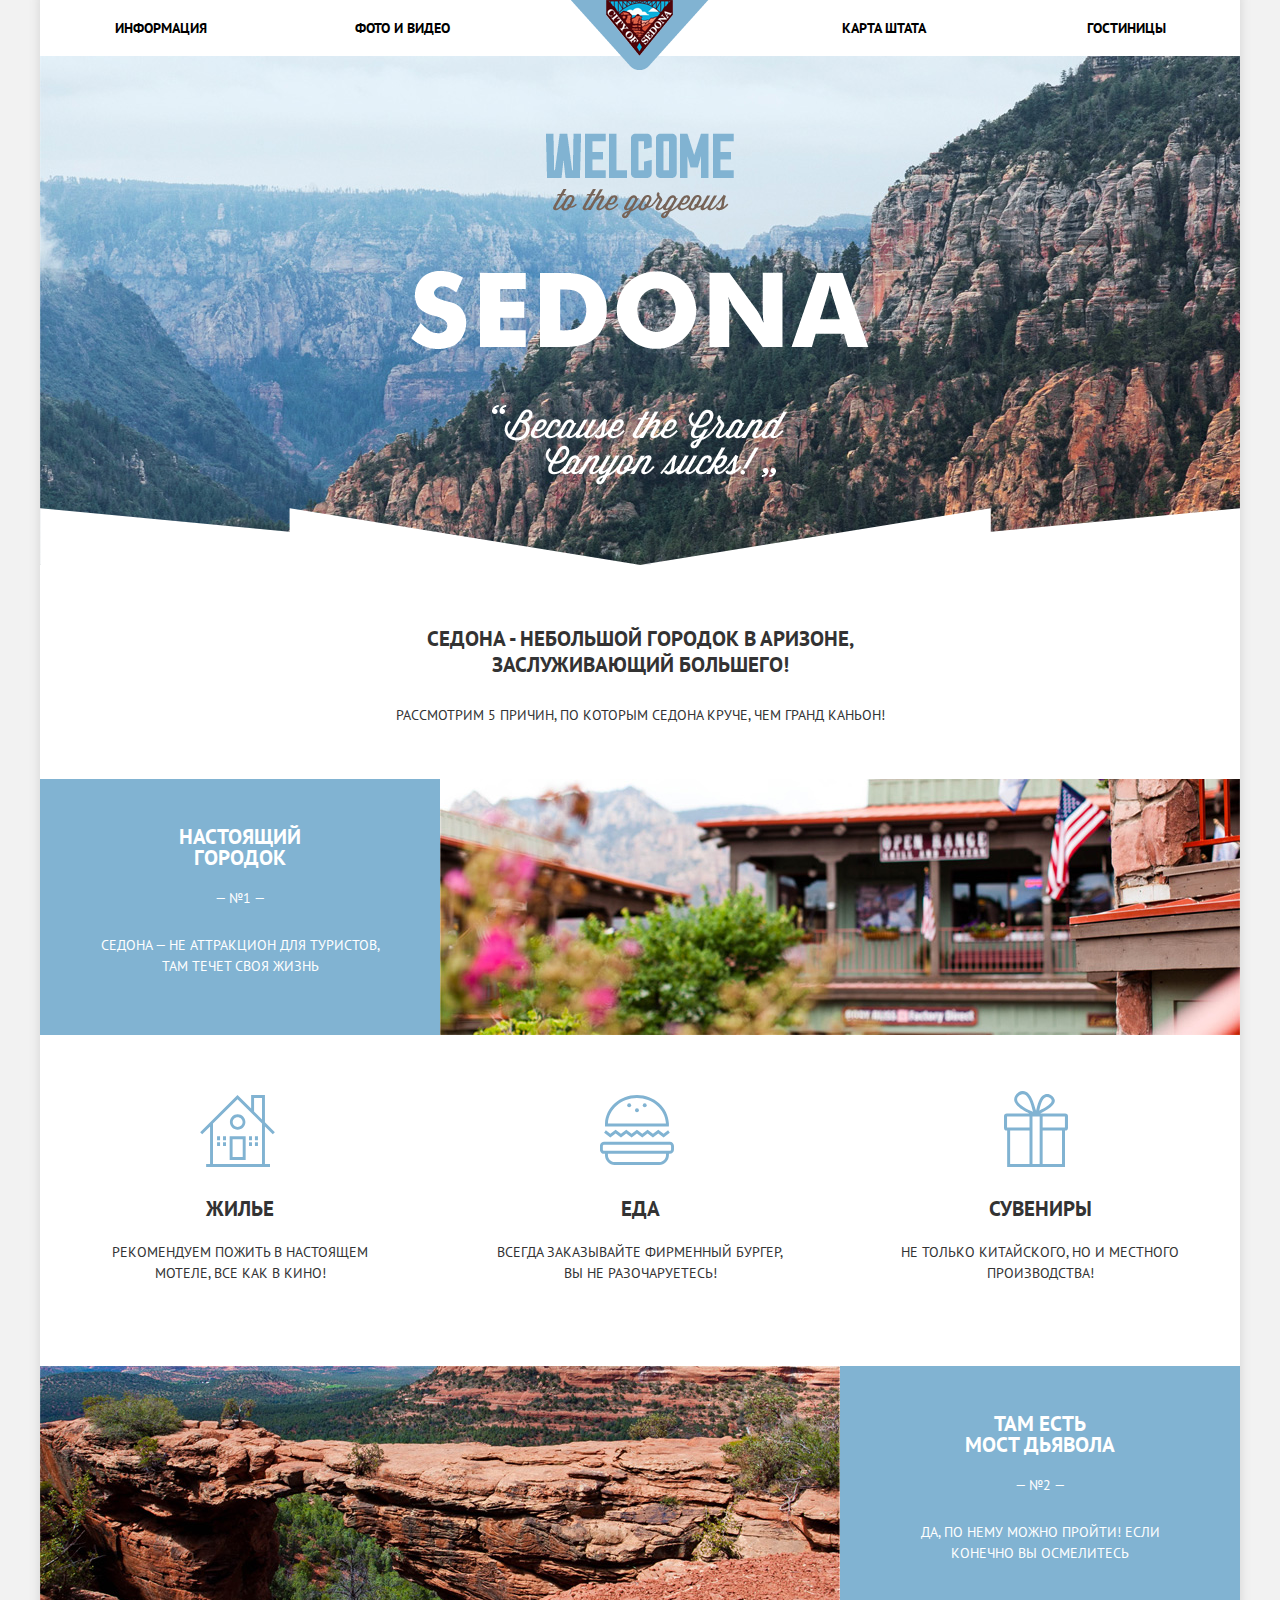
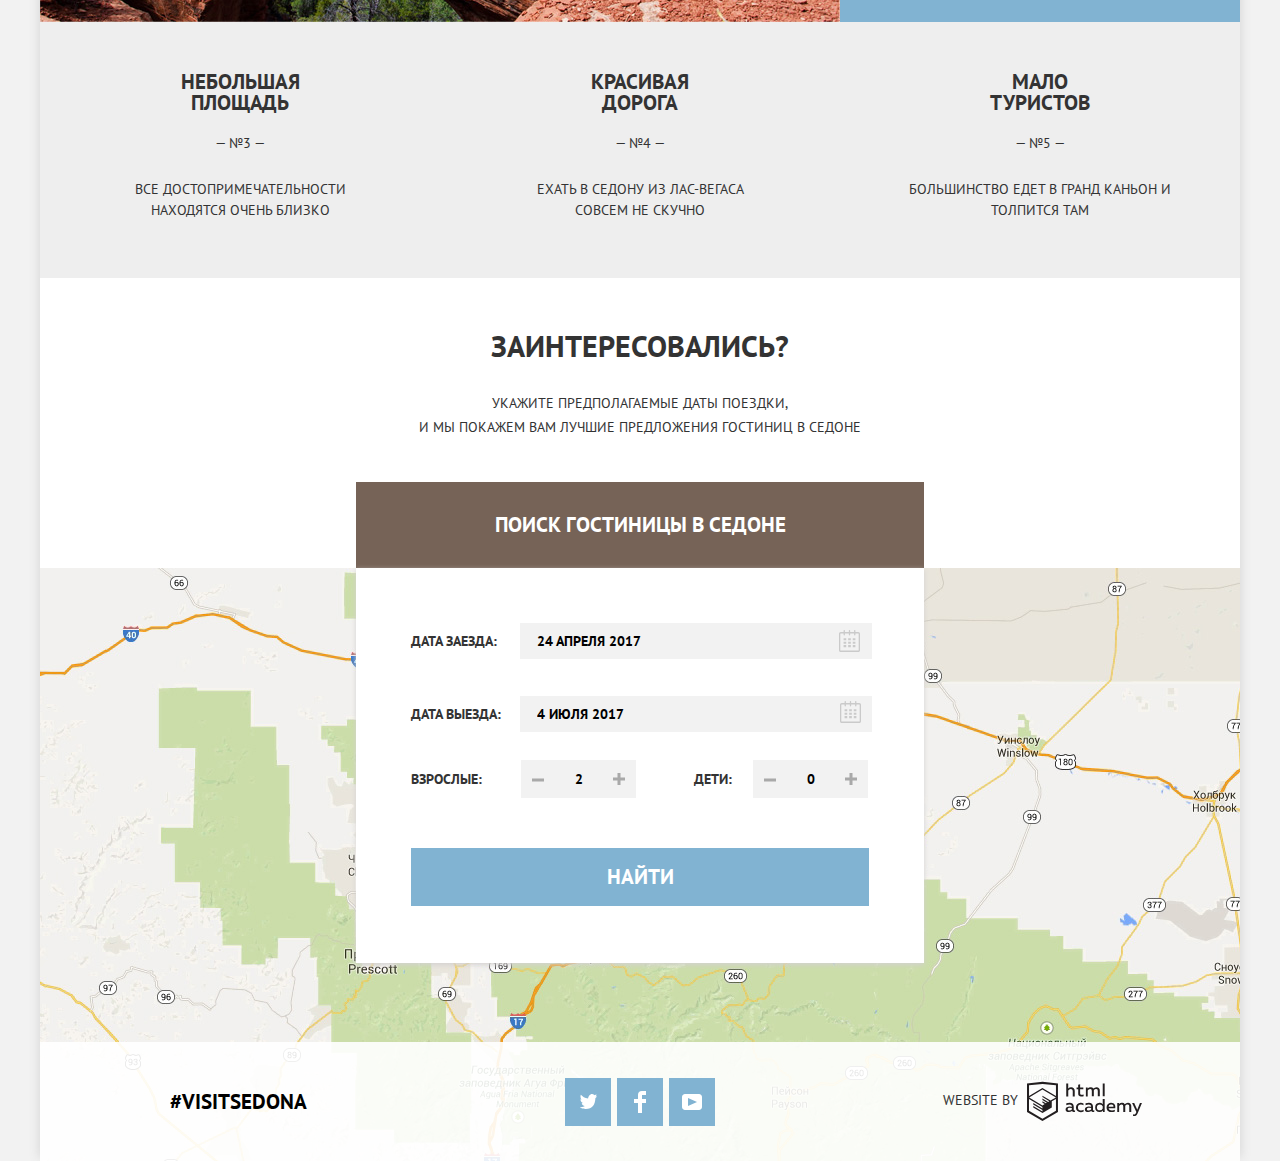
==== commit 52045504: "исправил футер,пытаюсь сделать в ИЕ" ====
--- a/index.html
+++ b/index.html
@@ -7,6 +7,7 @@
     <link href="https://fonts.googleapis.com/css?family=PT+Sans:400,700&amp;subset=cyrillic" rel="stylesheet">
     <link href="css/normalize.css" rel="stylesheet">
     <link href="css/style.css" rel="stylesheet">
+    <script src="js/picturefill.js" async></script>
   </head>
 
   <body>
@@ -192,7 +193,7 @@
           <div class="footer-made">
             <b>website by</b>
             <a class="button" href="https://htmlacademy.ru/intensive/htmlcss">
-              <svg id="Layer_1" data-name="Layer 1" xmlns="http://www.w3.org/2000/svg" viewBox="0 0 108.08 36.85">
+              <svg id="Layer_1" data-name="Layer 1" xmlns="http://www.w3.org/2000/svg" width="115" height="41" viewBox="0 0 108.08 36.85">
                 <title>HTML Academy</title>
                 <path d="M44.61,26.88a2,2,0,0,0,.55-0.1v1.33a3.25,3.25,0,0,1-1.18.21,1.67,1.67,0,0,1-1.67-1,4.84,4.84,0,0,1-3.14,1.08c-1.51,0-2.91-.83-2.91-2.55,0-2.13,2-2.79,3.71-2.79a11.08,11.08,0,0,1,2.17.25v-0.3c0-1-.76-1.77-2.19-1.77a7.42,7.42,0,0,0-3,.64v-1.7a10.21,10.21,0,0,1,3.19-.55c2.36,0,3.81,1.12,3.81,3.65v3a0.54,0.54,0,0,0,.49.59h0.17Zm-6.44-1.13A1.35,1.35,0,0,0,39.63,27h0.11a3.39,3.39,0,0,0,2.41-1V24.58a9.72,9.72,0,0,0-1.81-.21c-1,0-2.16.33-2.16,1.38h0Zm12.36-6.11a5,5,0,0,1,2.57.64V22a4.08,4.08,0,0,0-2.3-.7,2.75,2.75,0,1,0,0,5.49,5,5,0,0,0,2.43-.64v1.71a6.27,6.27,0,0,1-2.76.57A4.21,4.21,0,0,1,46,24.51q0-.21,0-0.41a4.32,4.32,0,0,1,4.18-4.46h0.38Zm12.17,7.24a2,2,0,0,0,.55-0.1v1.33a3.25,3.25,0,0,1-1.18.21,1.67,1.67,0,0,1-1.67-1,4.84,4.84,0,0,1-3.14,1.08c-1.51,0-2.91-.83-2.91-2.55,0-2.13,2-2.79,3.71-2.79a11.08,11.08,0,0,1,2.17.25v-0.3c0-1-.76-1.77-2.19-1.77a7.42,7.42,0,0,0-3,.64v-1.7a10.21,10.21,0,0,1,3.19-.55c2.36,0,3.81,1.12,3.81,3.65v3a0.54,0.54,0,0,0,.49.59h0.17Zm-6.44-1.13A1.35,1.35,0,0,0,57.73,27h0.11a3.39,3.39,0,0,0,2.41-1V24.58a9.72,9.72,0,0,0-1.81-.21c-1.06,0-2.16.33-2.16,1.38h0ZM73,16V28.2H71.35V26.88a3.88,3.88,0,0,1-3.19,1.54,4.4,4.4,0,0,1,0-8.78,3.81,3.81,0,0,1,3,1.3V16H73Zm-4.53,5.22a2.76,2.76,0,1,0,0,5.52A2.86,2.86,0,0,0,71.15,25V23A2.91,2.91,0,0,0,68.49,21.27ZM79,19.64c3.31,0,4.46,2.68,3.92,5.09H76.7c0.21,1.5,1.67,2.11,3.19,2.11a6.11,6.11,0,0,0,2.64-.59v1.6a7.14,7.14,0,0,1-3,.57C77,28.42,74.78,27,74.78,24a4.18,4.18,0,0,1,4-4.39H79Zm0.09,1.54a2.28,2.28,0,0,0-2.44,2.1v0.06H81.3A2,2,0,0,0,79.13,21.18Zm5.73,7V19.87h1.65v1a3.81,3.81,0,0,1,2.78-1.27A2.86,2.86,0,0,1,91.89,21a4.12,4.12,0,0,1,2.91-1.33A3.06,3.06,0,0,1,98,23V28.2h-1.9V23.05a1.59,1.59,0,0,0-1.42-1.75H94.42a2.8,2.8,0,0,0-2.07,1.12V28.2h-1.9V23.05A1.59,1.59,0,0,0,89,21.31H88.8a3,3,0,0,0-2.21,1.29v5.63H84.86Zm21.31-8.33h1.9l-3.91,9.46c-0.9,2.17-2.09,2.86-3.35,2.86a4.76,4.76,0,0,1-1.1-.14V30.46a2.86,2.86,0,0,0,.85.12c0.9,0,1.58-.64,2.07-1.9l0.17-.42-4-8.4h2l2.86,6.29ZM38.73,1.46V6.22a3.81,3.81,0,0,1,2.7-1.14,3.25,3.25,0,0,1,3.44,3.4v5.15H43V8.72a1.81,1.81,0,0,0-1.61-2h-0.3a2.93,2.93,0,0,0-2.32,1.39v5.52h-1.9V1.46h1.9ZM49.94,2.31v3h3V6.91h-3v3.81c0,1.1.5,1.46,1.58,1.46a4.49,4.49,0,0,0,1.69-.33v1.6A6.8,6.8,0,0,1,51,13.8a2.55,2.55,0,0,1-2.86-2.74V6.89H46.58V5.26h1.5V2.74Zm5.4,11.31V5.28H57v1A3.81,3.81,0,0,1,59.77,5a2.86,2.86,0,0,1,2.6,1.33A4.12,4.12,0,0,1,65.28,5,3.06,3.06,0,0,1,68.44,8.4v5.21h-1.9V8.46a1.59,1.59,0,0,0-1.42-1.75H64.89a2.8,2.8,0,0,0-2.07,1.12v5.78h-1.9V8.46A1.59,1.59,0,0,0,59.5,6.71H59.27A3,3,0,0,0,57.06,8v5.63H55.34ZM71.17,1.45H73V13.6H71.17V1.45ZM14.71,0H14.55L0,1.54V28.21l14.55,8.66,14.55-8.66V1.54Zm12.5,27.1L14.55,34.64,1.9,27.12V16.18l12.59,7.5V25L5.86,19.9v1.31l8.68,5.21v1.39L5.87,22.65V24l8.68,5.21,8.75-5.24V18.31L27.2,16V27.12Zm0-12.53-3.48,2-1.6,1L14.51,13v1.31L21,18.23H21l-0.14.09-1,.54-5.37-3.2V17l4.24,2.52-1,.67-3.2-1.9v1.31l2.1,1.24L14.5,22.1,2,14.65,14.51,7.11Zm0-1.32L14.49,5.76,1.91,13.25v-10L14.56,1.92,27.21,3.25v10h0Z" transform="translate(0 -0.02)" fill="#231f20"/>
               </svg>
--- a/css/style.css
+++ b/css/style.css
@@ -26,7 +26,8 @@
   margin: 0 auto;
 
   background-color: #ffffff;
-  box-shadow: 0 -5px 9px 2px #dbdbdb;
+  -webkit-box-shadow: 0 -5px 9px 2px #dbdbdb;
+          box-shadow: 0 -5px 9px 2px #dbdbdb;
 }
 
 .visually-hidden {
@@ -43,7 +44,9 @@
   border: 0;
 
   clip: rect(0 0 0 0);
-  clip-path: inset(100%);
+          clip-path: inset(100%);
+
+  -webkit-clip-path: inset(100%);
 }
 
 .main-navigation {
@@ -226,9 +229,12 @@
   left: 0;
   z-index: 1;
 
+  display: -webkit-box;
+  display: -ms-flexbox;
   display: flex;
   justify-content: center;
-  box-sizing: border-box;
+  -webkit-box-sizing: border-box;
+          box-sizing: border-box;
   width: 568px;
   height: 395px;
   margin: 0 auto;
@@ -238,11 +244,16 @@
   line-height: 26px;
 
   background: #ffffff;
-  box-shadow: 0 2px 5px 0 #d4d2d2;
+  -webkit-box-shadow: 0 2px 5px 0 #d4d2d2;
+          box-shadow: 0 2px 5px 0 #d4d2d2;
+
+  -webkit-box-pack: center;
+  -ms-flex-pack: center;
 }
 
 .check-input {
-  box-sizing: border-box;
+  -webkit-box-sizing: border-box;
+          box-sizing: border-box;
   width: 352px;
   margin-bottom: 23px;
   padding: 4px 40px 4px 15px;
@@ -281,6 +292,7 @@
 
 .quantity-input {
   width: 25px;
+  height: 24px;
   padding: 5px 9px;
 
   font: inherit;
@@ -322,18 +334,21 @@
 }
 
 .footer-heshteg {
-  width: 203px;
-  margin-left: 34px;
+  width: 25%;
 
   font-weight: bold;
   font-size: 21px;
   line-height: 26px;
+  text-align: center;
   color: #000000;
 }
 
 .filters {
-  display: flex;
-  flex-direction: column;
+  display: -webkit-box;
+  display: -ms-flexbox;
+  display: flex;
+  -ms-flex-direction: column;
+      flex-direction: column;
   min-height: 218px;
 
   color: #ffffff;
@@ -341,6 +356,9 @@
   background-image: url(../img/filter_background.jpg);
   background-position: 0 -72px;
   background-size: cover;
+
+  -webkit-box-direction: normal;
+  -webkit-box-orient: vertical;
 }
 
 .filters legend {
@@ -355,7 +373,8 @@
 }
 
 .day-price {
-  box-sizing: border-box;
+  -webkit-box-sizing: border-box;
+          box-sizing: border-box;
   padding: 5px 0;
 
   text-align: center;
@@ -456,12 +475,17 @@
 }
 
 .hotels-item-motel-price {
+  display: -webkit-box;
+  display: -ms-flexbox;
   display: flex;
   justify-content: space-between;
   width: 180px;
   margin: 0;
 
   color: #333333;
+
+  -webkit-box-pack: justify;
+  -ms-flex-pack: justify;
 }
 
 .hotels-item-buttons {
@@ -544,10 +568,13 @@
   margin: 0 auto;
 }
 .site-navigation {
+  display: -webkit-box;
+  display: -ms-flexbox;
   display: flex;
   justify-content: center;
   align-items: center;
-  box-sizing: border-box;
+  -webkit-box-sizing: border-box;
+          box-sizing: border-box;
   width: 1200px;
   min-height: 56px;
   margin: 0;
@@ -555,6 +582,11 @@
 
   list-style: none;
   list-style: none;
+
+  -webkit-box-align: center;
+  -webkit-box-pack: center;
+  -ms-flex-align: center;
+  -ms-flex-pack: center;
 }
 
 .site-navigation li {
@@ -609,12 +641,18 @@
 }
 
 .definition {
-  display: flex;
-  flex-wrap: wrap;
+  display: -webkit-box;
+  display: -ms-flexbox;
+  display: flex;
+      flex-wrap: wrap;
   justify-content: center;
   margin-bottom: 37px;
 
   text-align: center;
+
+  -webkit-box-pack: center;
+  -ms-flex-pack: center;
+  -ms-flex-wrap: wrap;
 }
 
 .definition-title {
@@ -633,6 +671,8 @@
 }
 
 .reason {
+  display: -webkit-box;
+  display: -ms-flexbox;
   display: flex;
   width: 1200px;
   min-height: 256px;
@@ -641,7 +681,11 @@
 }
 
 .reason.bridge {
-  flex-direction: row-reverse;
+  -ms-flex-direction: row-reverse;
+      flex-direction: row-reverse;
+
+  -webkit-box-direction: reverse;
+  -webkit-box-orient: horizontal;
 }
 
 .reason-wrapper {
@@ -658,6 +702,8 @@
 }
 
 .features-list {
+  display: -webkit-box;
+  display: -ms-flexbox;
   display: flex;
   min-height: 331px;
   margin: 0;
@@ -718,6 +764,8 @@
 }
 
 .short-reasons-list {
+  display: -webkit-box;
+  display: -ms-flexbox;
   display: flex;
   min-height: 256px;
   margin: 0;
@@ -738,9 +786,14 @@
 }
 
 .quantity {
+  display: -webkit-inline-box;
+  display: -ms-inline-flexbox;
   display: inline-flex;
   align-items: center;
   margin-top: 5px;
+
+  -webkit-box-align: center;
+  -ms-flex-align: center;
 }
 
 .check {
@@ -748,6 +801,8 @@
 }
 
 .quantity-block {
+  display: -webkit-box;
+  display: -ms-flexbox;
   display: flex;
   width: 468px;
 }
@@ -819,16 +874,23 @@
 }
 
 .main-footer-contacts {
-  display: flex;
-  justify-content: center;
+  display: -webkit-box;
+  display: -ms-flexbox;
+  display: flex;
   align-items: center;
-  box-sizing: border-box;
+  -webkit-box-sizing: border-box;
+          box-sizing: border-box;
   width: 1200px;
   min-height: 119px;
   margin: 0 auto;
   padding: 0 64px;
 
   background-color: rgba(255, 255, 255, 0.9);
+
+  -webkit-box-align: center;
+  -webkit-box-pack: center;
+  -ms-flex-align: center;
+  -ms-flex-pack: center;
 }
 
 .main-footer .main-footer-contacts {
@@ -837,23 +899,36 @@
 }
 
 .footer-social {
-  display: flex;
-  flex-wrap: wrap;
-  justify-content: space-between;
-  width: 400px;
-  width: 155px;
-  margin-left: 180px;
+  display: -webkit-box;
+  display: -ms-flexbox;
+  display: flex;
+      flex-wrap: wrap;
+  justify-content: center;
+  width: 50%;
   padding-left: 0;
 
   list-style: none;
+
+  -webkit-box-pack: justify;
+  -ms-flex-pack: justify;
+  -ms-flex-wrap: wrap;
+}
+
+.footer-social li:nth-child(1),
+.footer-social li:nth-child(2) {
+  margin-right: 6px;
 }
 
 .footer-made {
   display: inline-block;
-  margin-left: 224px;
+  width: 25%;
+
+  text-align: center;
 }
 
 .social-button {
+  display: -webkit-box;
+  display: -ms-flexbox;
   display: flex;
   justify-content: center;
   align-items: center;
@@ -863,6 +938,11 @@
   font-size: 0;
 
   background-color: #81b3d2;
+
+  -webkit-box-align: center;
+  -webkit-box-pack: center;
+  -ms-flex-align: center;
+  -ms-flex-pack: center;
 }
 
 .social-button:hover,
@@ -876,10 +956,6 @@
   background-color: #5496bd;
 
   fill: #88b6d1;
-}
-
-.footer-made {
-  display: inline-block;
 }
 
 .footer-made b {
@@ -916,6 +992,8 @@
 }
 
 .filter {
+  display: -webkit-box;
+  display: -ms-flexbox;
   display: flex;
   margin-top: 26px;
 }
@@ -986,7 +1064,9 @@
   height: 22px;
 
   background: #ffffff;
-  transform: translate(-50%, -50%);
+  -webkit-transform: translate(-50%, -50%);
+      -ms-transform: translate(-50%, -50%);
+          transform: translate(-50%, -50%);
 }
 
 .price-controls label {
@@ -1009,7 +1089,9 @@
   margin: 0;
 
   font: inherit;
+  text-align: left;
   color: inherit;
+  vertical-align: baseline;
 
   background: none;
   border: none;
@@ -1044,7 +1126,8 @@
   background: #ababab;
   border: 8px solid #ffffff;
   border-radius: 50%;
-  box-shadow: 0 2px 1px 0 rgba(0, 1, 1, 0.2);
+  -webkit-box-shadow: 0 2px 1px 0 rgba(0, 1, 1, 0.2);
+          box-shadow: 0 2px 1px 0 rgba(0, 1, 1, 0.2);
   cursor: pointer;
 }
 
@@ -1062,9 +1145,10 @@
 
 .btn-transparent {
   display: block;
-  box-sizing: border-box;
+  -webkit-box-sizing: border-box;
+          box-sizing: border-box;
   width: 138px;
-  margin: 0 auto;
+  margin-left: 82px;
   padding: 6px 35px;
 
   font-size: 14px;
@@ -1086,15 +1170,22 @@
 }
 
 .sorting {
+  display: -webkit-box;
+  display: -ms-flexbox;
   display: flex;
   align-items: center;
   margin-bottom: 21px;
   padding: 8px 73px;
 
   border-bottom: 1px solid #e5e5e5;
+
+  -webkit-box-align: center;
+  -ms-flex-align: center;
 }
 
 .sorting-list {
+  display: -webkit-inline-box;
+  display: -ms-inline-flexbox;
   display: inline-flex;
 }
 
@@ -1104,6 +1195,10 @@
 
 .sorting-arrows {
   margin-left: auto;
+}
+
+.sorting-arrows .sorting-arrow-up {
+  margin-right: 7px;
 }
 
 .sorting-arrow-up:hover path,
@@ -1125,6 +1220,8 @@
 }
 
 .hotels-item {
+  display: -webkit-box;
+  display: -ms-flexbox;
   display: flex;
   padding-top: 0;
   padding-right: 70px;
@@ -1160,10 +1257,15 @@
 }
 
 .rating-stars {
+  display: -webkit-box;
+  display: -ms-flexbox;
   display: flex;
   justify-content: flex-end;
   margin-top: 10px;
   margin-bottom: 50px;
+
+  -webkit-box-pack: end;
+  -ms-flex-pack: end;
 }
 
 .rating-stars .icon-star {
@@ -1191,7 +1293,8 @@
 
   background-color: rgba(0, 0, 0, 0);
   border: none;
-  box-shadow: none;
+  -webkit-box-shadow: none;
+          box-shadow: none;
 
   fill: #cacaca;
 }
@@ -1222,7 +1325,8 @@
 
   background-color: rgba(0, 0, 0, 0);
   border: none;
-  box-shadow: none;
+  -webkit-box-shadow: none;
+          box-shadow: none;
 
   fill: #cacaca;
 }
@@ -1253,7 +1357,7 @@
           user-select: none;
 }
 
-input[type="checkbox"] + label:before {
+input[type="checkbox"] + label::before {
   content: "";
 
   display: inline-block;
@@ -1269,20 +1373,21 @@
   cursor: pointer;
 }
 
-input[type="checkbox"]:checked + label:before {
+input[type="checkbox"]:checked + label::before {
   background-image: url("../img/checkbox-on.svg");
   background-repeat: no-repeat;
   background-position: 0 0;
 }
 
-input[type="checkbox"]:disabled + label:before {
+input[type="checkbox"]:disabled + label::before {
   background-image: url("../img/checkbox-off-disabled.png");
   background-repeat: no-repeat;
   background-position: 0 0;
 }
 
-input[type="checkbox"]:disabled + label:before {
+input[type="checkbox"]:disabled + label::before {
   background-image: url("../img/checkbox-on-disabled.png");
   background-repeat: no-repeat;
   background-position: 0 0;
-}
+  cursor: default;
+}
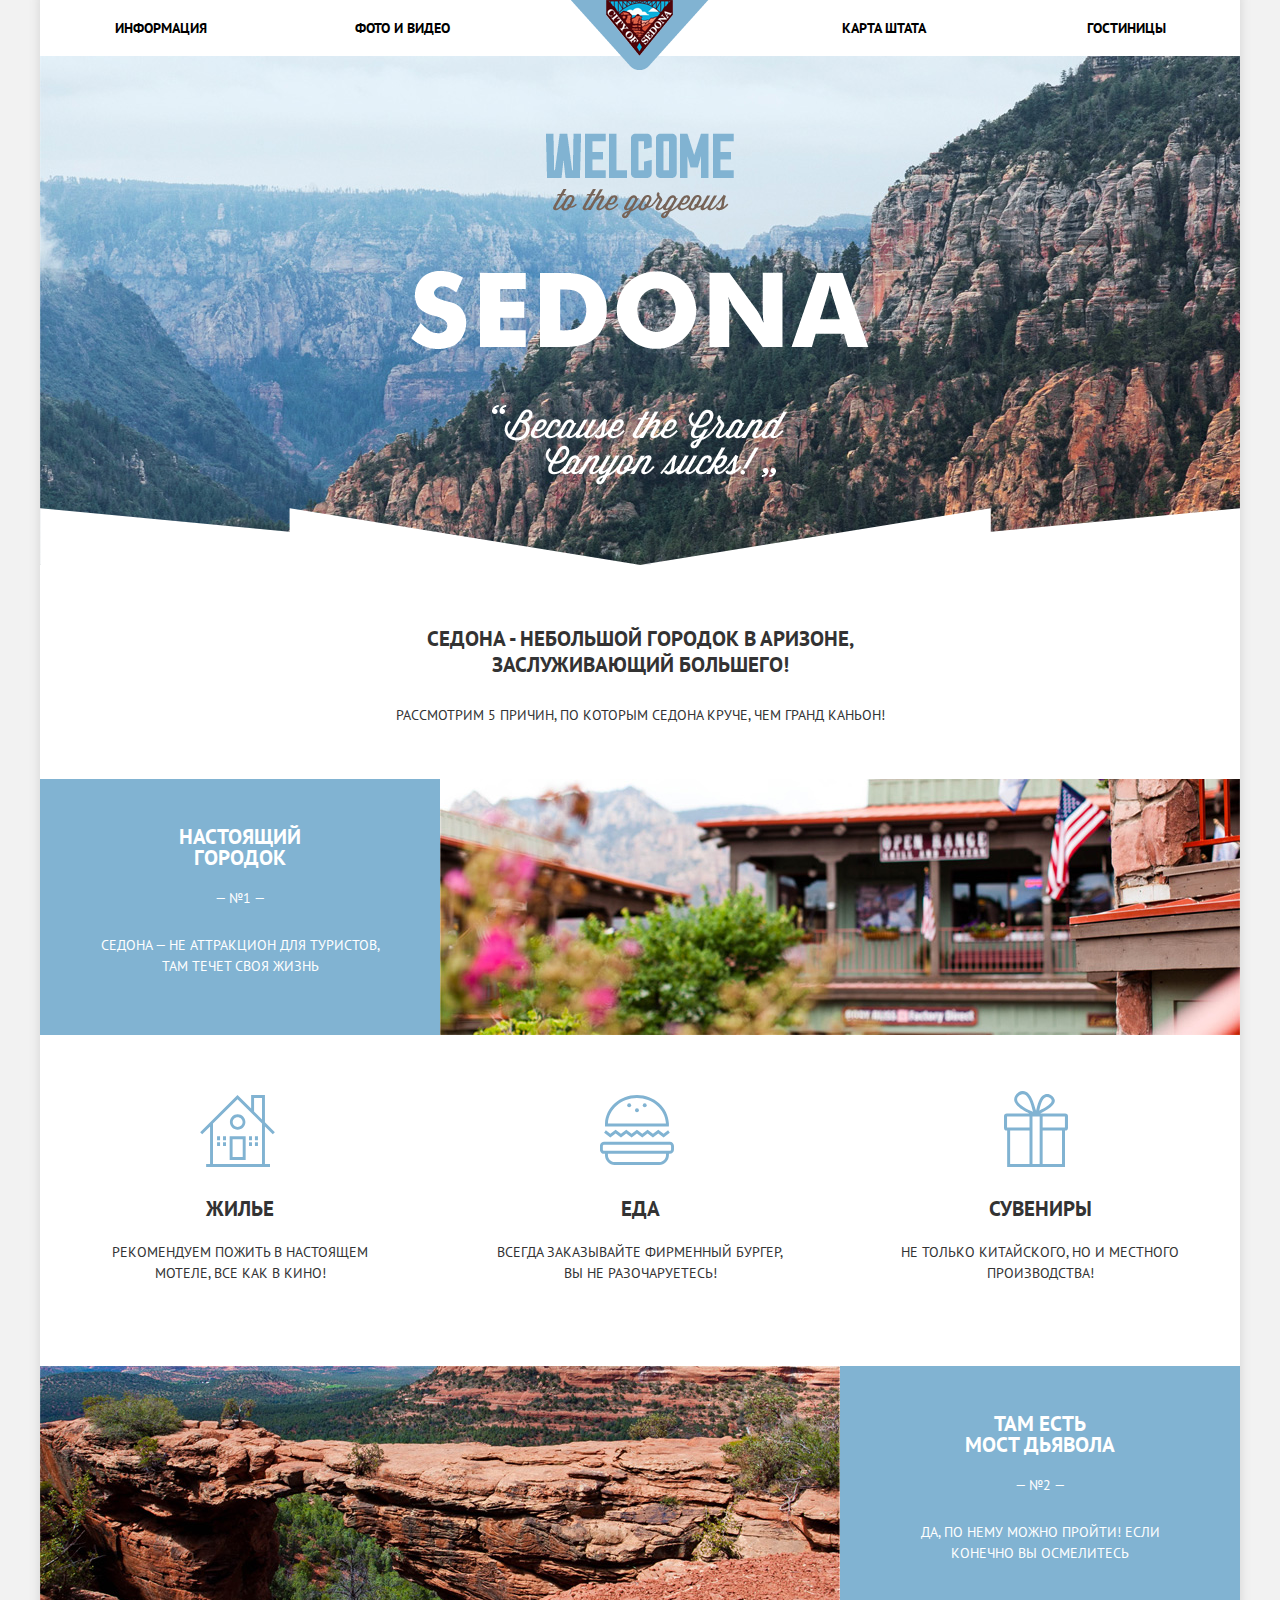
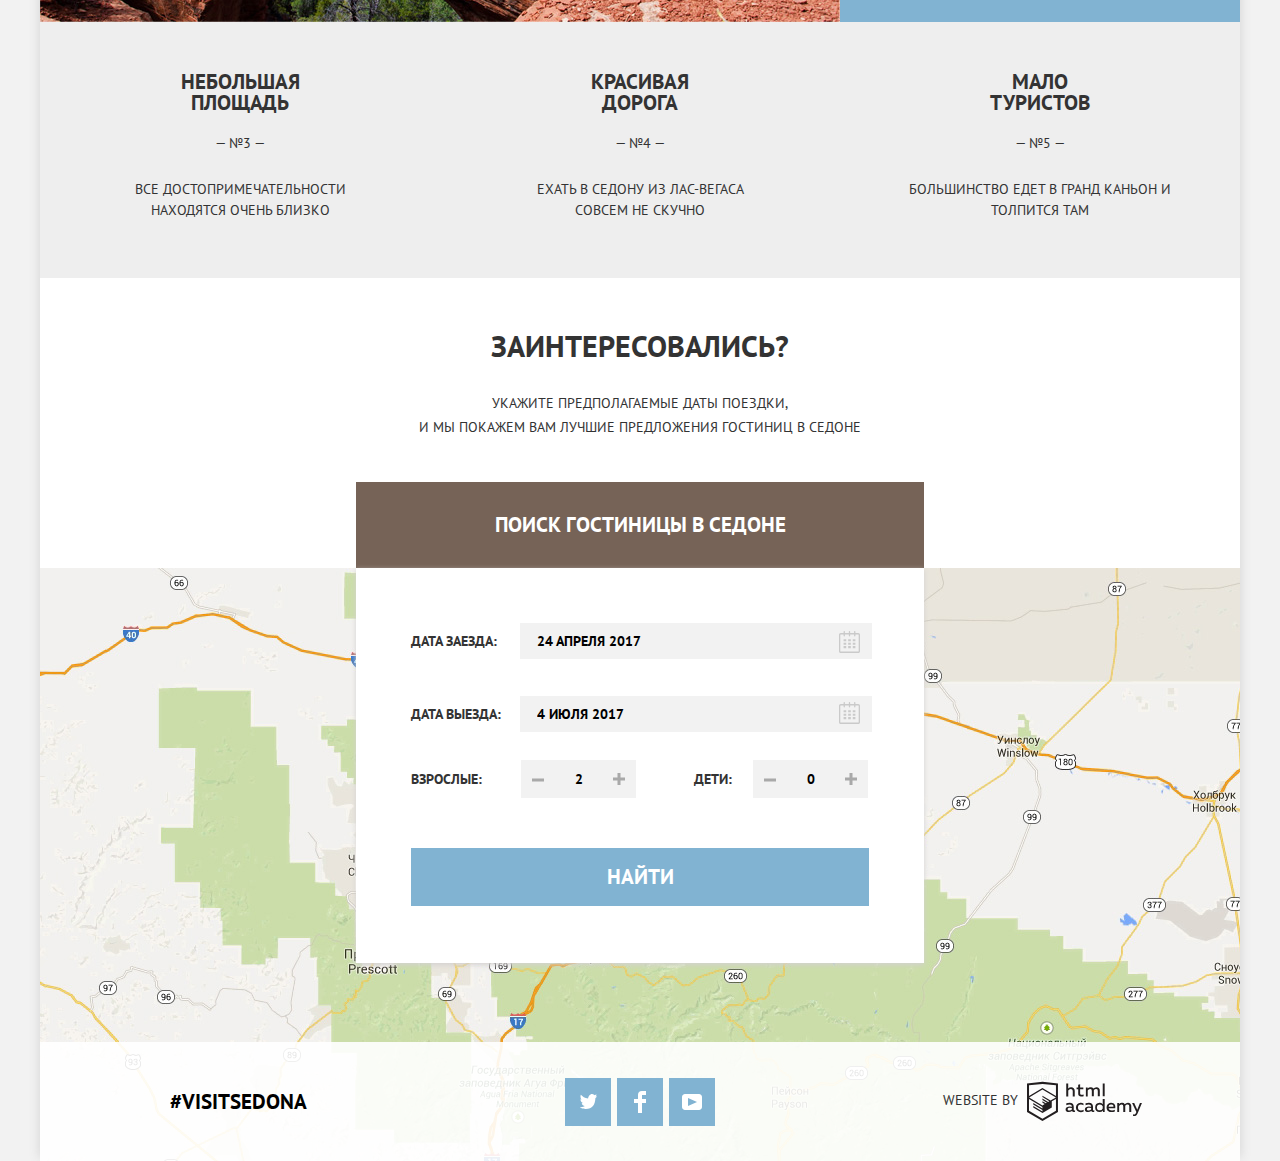
==== commit 4e03d1a2: "добавил позиционирование,фикс высоты" ====
--- a/index.html
+++ b/index.html
@@ -104,7 +104,7 @@
                 </button>
                 <input class="check-input" type="text" name="check-in" placeholder="24 апреля 2017" id="check-in">
               </p>
-              <p class="check">
+              <p class="check out">
                 <label class="trip-title" for="check-out">Дата выезда:</label>
                 <button type="button" class="icon-calendar-out">
                   <span class="visually-hidden">выбрать дату</span>
--- a/css/style.css
+++ b/css/style.css
@@ -255,6 +255,7 @@
   -webkit-box-sizing: border-box;
           box-sizing: border-box;
   width: 352px;
+  min-height: 36px;
   margin-bottom: 23px;
   padding: 4px 40px 4px 15px;
 
@@ -546,6 +547,7 @@
 
 .footer-social {
   list-style: none;
+  -ms-flex-pack: center;
 }
 
 html,
@@ -576,6 +578,7 @@
   -webkit-box-sizing: border-box;
           box-sizing: border-box;
   width: 1200px;
+  height: 55px;
   min-height: 56px;
   margin: 0;
   padding: 0 72px;
@@ -798,6 +801,11 @@
 
 .check {
   margin-bottom: 0;
+  position: relative;
+}
+
+.check.out {
+  position: relative;
 }
 
 .quantity-block {
@@ -881,6 +889,7 @@
   -webkit-box-sizing: border-box;
           box-sizing: border-box;
   width: 1200px;
+  height: 119px;
   min-height: 119px;
   margin: 0 auto;
   padding: 0 64px;
@@ -1086,6 +1095,7 @@
 
 .price-controls input {
   width: 50px;
+  height: 20px
   margin: 0;
 
   font: inherit;
@@ -1281,8 +1291,8 @@
 
 .icon-calendar-in {
   position: absolute;
-  top: 62px;
-  right: 64px;
+  top: 8px;
+  right: 19px;
 
   margin: 0;
   padding: 0;
@@ -1313,8 +1323,8 @@
 
 .icon-calendar-out {
   position: absolute;
-  top: 133px;
-  right: 63px;
+  top: 6px;
+  right: 19px;
 
   margin: 0;
   padding: 0;
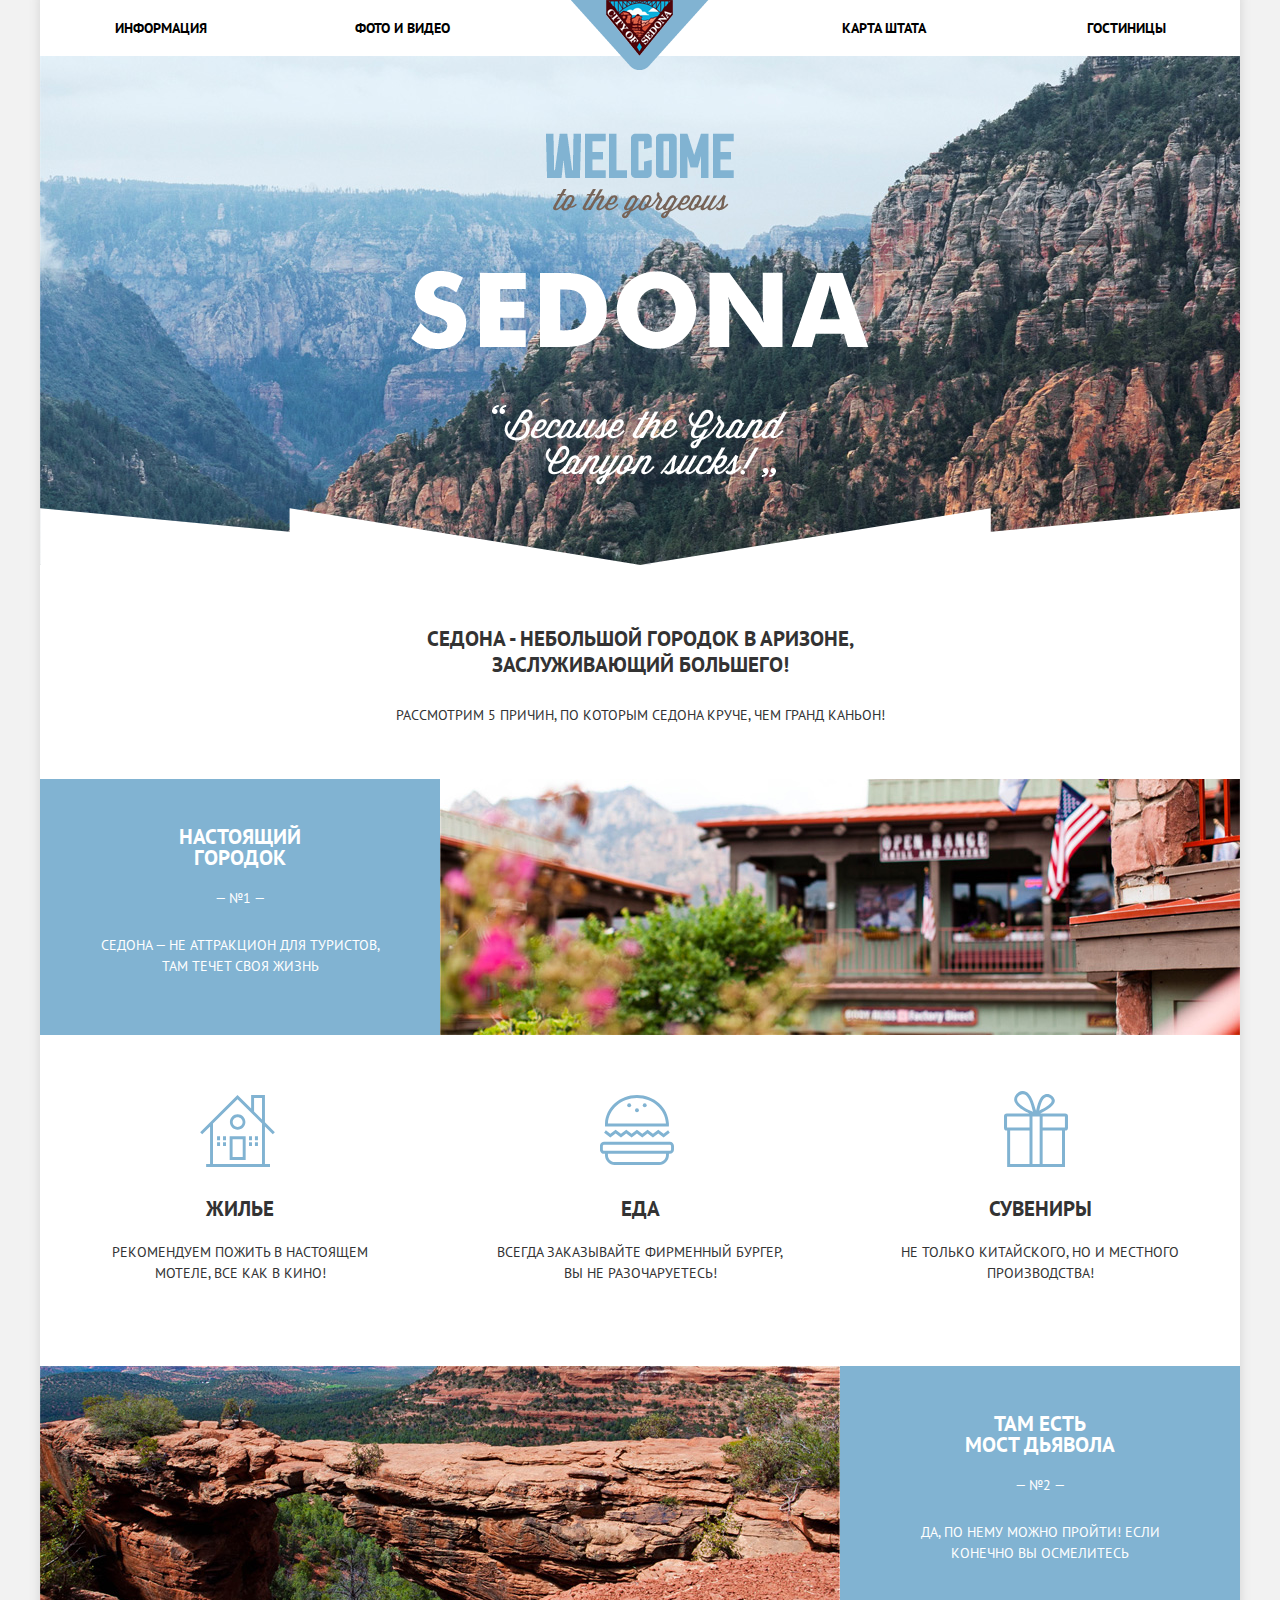
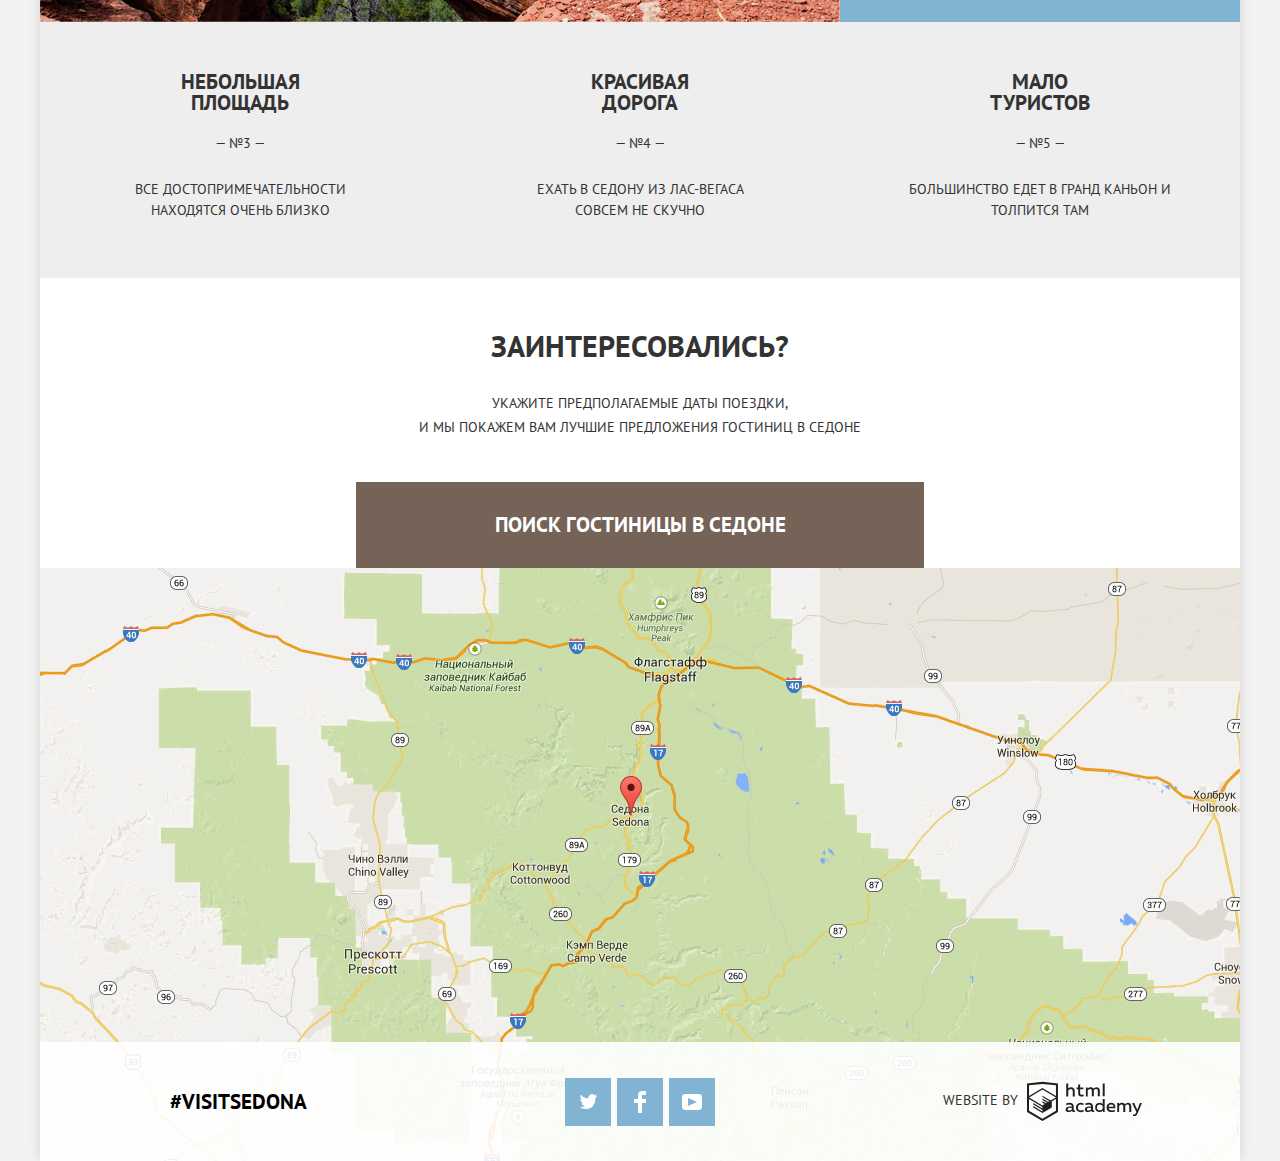
==== commit 3e26b054: "делаю окно всплывающим" ====
--- a/index.html
+++ b/index.html
@@ -7,7 +7,6 @@
     <link href="https://fonts.googleapis.com/css?family=PT+Sans:400,700&amp;subset=cyrillic" rel="stylesheet">
     <link href="css/normalize.css" rel="stylesheet">
     <link href="css/style.css" rel="stylesheet">
-    <script src="js/picturefill.js" async></script>
   </head>
 
   <body>
@@ -166,24 +165,25 @@
           </div>
         </section>
         <section class="main-footer-contacts">
-          <a class="footer-heshteg" href="#">#visitsedona</a>
+          <h2 class="visually-hidden">Наши контакты</h2>
+          <a class="footer-heshteg" href="visit-sedona.html">#visitsedona</a>
           <ul class="footer-social">
             <li>
-              <a class="social-button twitter" href="#">
+              <a class="social-button twitter" href="twitter.html">
                 <span class="visually-hidden">twitter</span>
                 <svg xmlns="http://www.w3.org/2000/svg" xmlns:xlink="http://www.w3.org/1999/xlink" width="17" height="15" viewBox="0 0 17 15"><path fill="#FFF" d="M10.95.144c1.685-.496 2.984.27 3.577 1.179.673-.231 1.331-.481 2.011-.708a2.345 2.345 0 0 1-.857 1.768c.685.17 1.304-.491 1.304-.491-.169 1-1.006 1.788-1.563 2.024-.231 6.75-3.175 11.217-10.077 11.082h-.446c-.41 0-4.164-.46-4.898-1.887 2.271.196 3.893-.422 4.693-1.177-.96-.3-2.679-.477-2.979-2.95.349.106.564.228 1.19.119C1.705 8.247.374 7.53.448 5.33c.285.328 1.067.536 1.34.472C1.085 5.561-.182 2.442.894.85c1.818 1.854 3.735 3.606 7.152 3.773C8.254 2.33 9.183.793 10.95.144z"/>
                 </svg>
               </a>
             </li>
             <li>
-              <a class="social-button facebook" href="#">
+              <a class="social-button facebook" href="facebook.html">
                 <span class="visually-hidden">facebook</span>
                 <svg xmlns="http://www.w3.org/2000/svg" width="12" height="22" viewBox="0 0 12 22"><path fill="#FFF" d="M12 4V0H8a4 4 0 0 0-4 4v4H0v4h4v10h4V12h4V8H8V4h4z"/>
                 </svg>
               </a>
             </li>
             <li>
-              <a class="social-button youtube" href="#">
+              <a class="social-button youtube" href="youtube.html">
                 <span class="visually-hidden">youtube</span>
                 <svg xmlns="http://www.w3.org/2000/svg" xmlns:xlink="http://www.w3.org/1999/xlink" width="20" height="16" viewBox="0 0 20 16"><path fill="#FFF" d="M17 0H3C1.35 0 0 1.35 0 3v10c0 1.65 1.35 3 3 3h14c1.65 0 3-1.35 3-3V3c0-1.65-1.35-3-3-3zM6.027 11.998V4.002L15.014 8l-8.987 3.998z"/>
                 </svg>
@@ -202,6 +202,8 @@
         </section>
       </footer>
     </div>
+    <script src="js/picturefill.js" async></script>
+    <script src="js/popup.js"></script>
   </body>
 
 </html>
--- a/css/style.css
+++ b/css/style.css
@@ -232,6 +232,7 @@
   display: -webkit-box;
   display: -ms-flexbox;
   display: flex;
+  display: none;
   justify-content: center;
   -webkit-box-sizing: border-box;
           box-sizing: border-box;
@@ -251,6 +252,20 @@
   -ms-flex-pack: center;
 }
 
+ @keyframes bounce {
+ 0% { transform: translateX(-2000px); }
+ 70% { transform: translateX(30px); }
+ 90% { transform: translateX(-10px); }
+ 100% { transform: translateX(0); }
+ }
+ .trip-show {
+ display: flex;
+ animation-name: bounce;
+ animation-duration: 0.6s;
+ }
+
+
+
 .check-input {
   -webkit-box-sizing: border-box;
           box-sizing: border-box;
@@ -543,11 +558,6 @@
   color: #666666;
 
   background-color: #f2f2f2;
-}
-
-.footer-social {
-  list-style: none;
-  -ms-flex-pack: center;
 }
 
 html,
@@ -800,8 +810,9 @@
 }
 
 .check {
+  position: relative;
+
   margin-bottom: 0;
-  position: relative;
 }
 
 .check.out {
@@ -917,9 +928,10 @@
   padding-left: 0;
 
   list-style: none;
-
-  -webkit-box-pack: justify;
-  -ms-flex-pack: justify;
+  list-style: none;
+
+  -webkit-box-pack: center;
+  -ms-flex-pack: center;
   -ms-flex-wrap: wrap;
 }
 
@@ -1095,13 +1107,14 @@
 
 .price-controls input {
   width: 50px;
-  height: 20px
+  height: 20px;
   margin: 0;
 
   font: inherit;
+  line-height: 20px;
+  vertical-align: baseline;
   text-align: left;
   color: inherit;
-  vertical-align: baseline;
 
   background: none;
   border: none;
